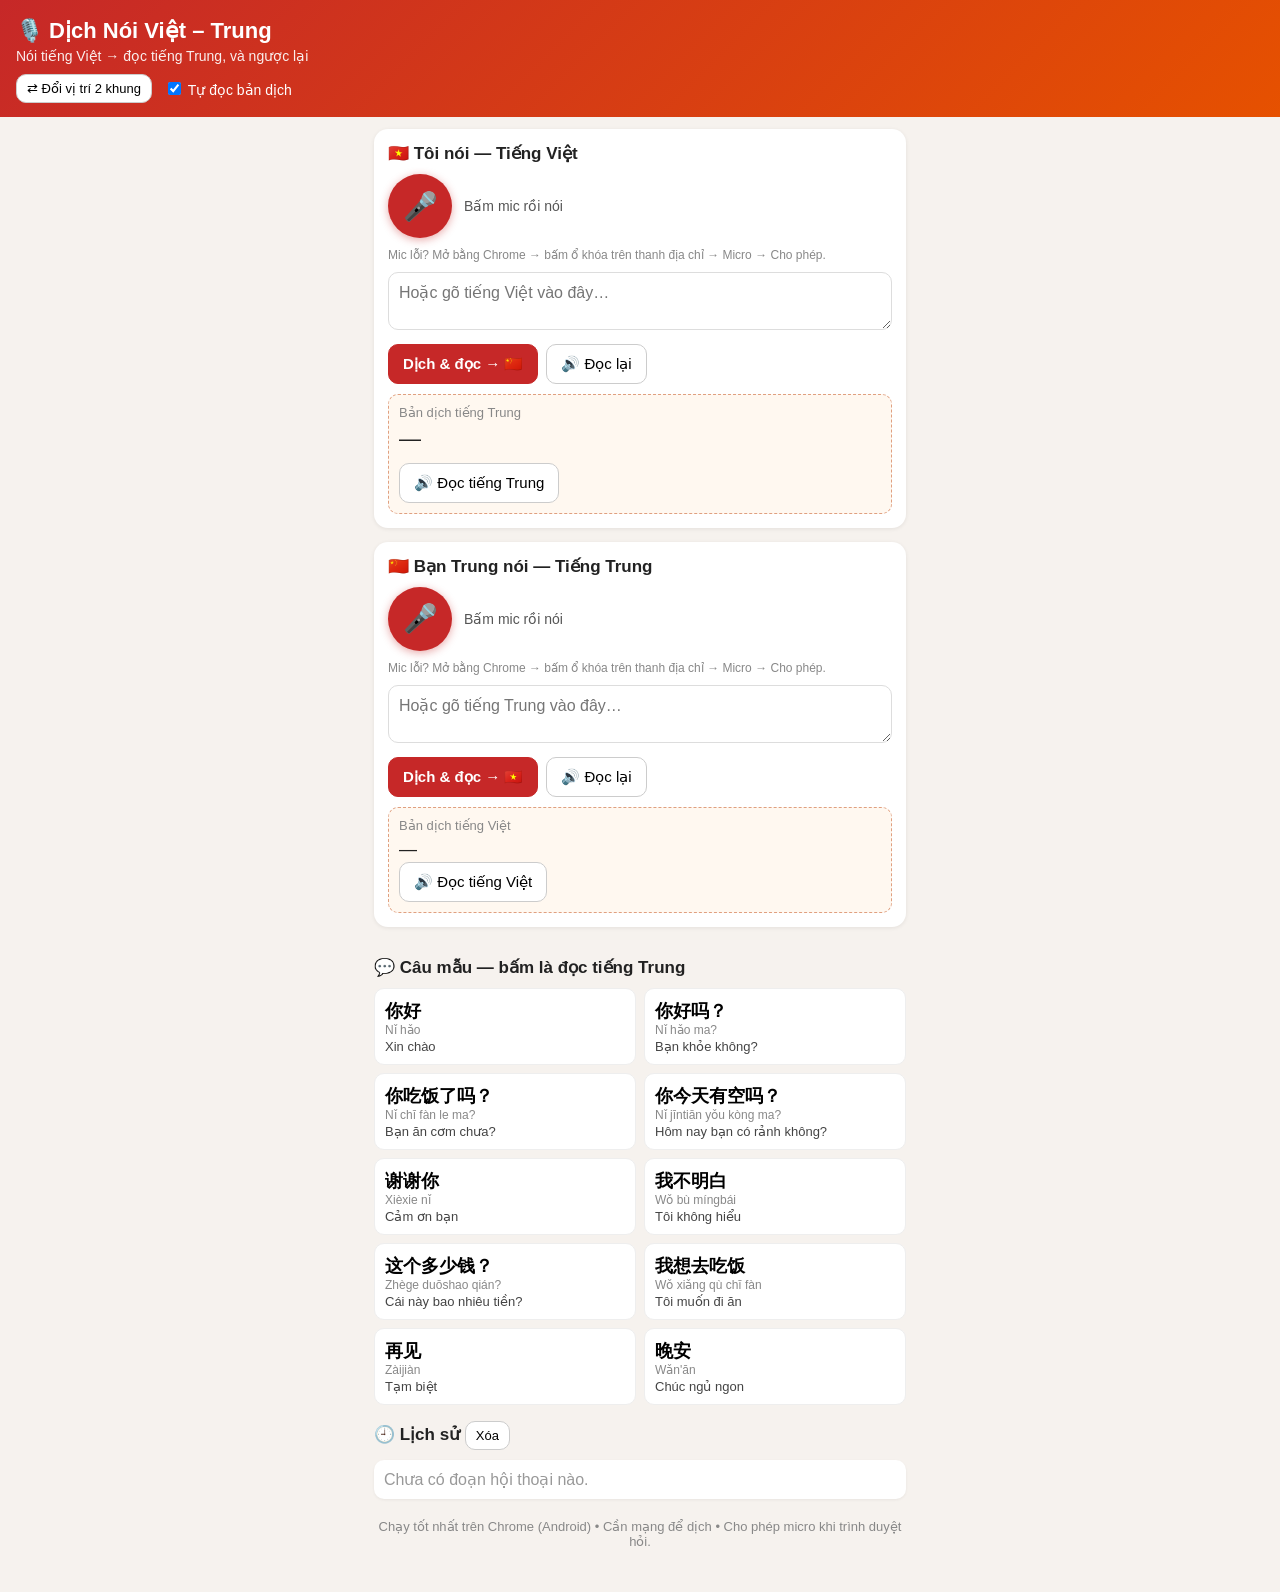
==== index.html @ 2d0416c4 "Show Vietnamese mic-permission fix hints on mic errors" ====
<!DOCTYPE html>
<html lang="vi">
<head>
<meta charset="UTF-8">
<meta name="viewport" content="width=device-width, initial-scale=1, viewport-fit=cover">
<title>Dịch Nói Việt – Trung</title>
<link rel="manifest" href="manifest.json">
<meta name="theme-color" content="#c62828">
<meta name="description" content="Ghi âm, dịch và đọc to tiếng Việt – tiếng Trung, hai chiều.">
<link rel="stylesheet" href="styles.css">
</head>
<body>
<header>
  <h1>🎙️ Dịch Nói Việt – Trung</h1>
  <p class="sub">Nói tiếng Việt → đọc tiếng Trung, và ngược lại</p>
  <div class="topbar">
    <button id="swapBtn" class="btn small">⇄ Đổi vị trí 2 khung</button>
    <label class="autospeak"><input type="checkbox" id="autoSpeak" checked> Tự đọc bản dịch</label>
  </div>
  <p id="installHint" class="hint" hidden>📲 Muốn dùng như app: bấm menu Chrome (⋮) → “Thêm vào Màn hình chính”.</p>
</header>

<main id="panels">
  <section class="panel" id="panel-vi">
    <h2>🇻🇳 Tôi nói — Tiếng Việt</h2>
    <div class="mic-row">
      <button class="mic" id="micVi" aria-label="Ghi âm tiếng Việt">🎤</button>
      <div class="mic-status" id="statusVi">Bấm mic rồi nói</div>
    </div>
    <p class="mic-tip">Mic lỗi? Mở bằng Chrome → bấm ổ khóa trên thanh địa chỉ → Micro → Cho phép.</p>
    <textarea id="textVi" rows="2" placeholder="Hoặc gõ tiếng Việt vào đây…"></textarea>
    <div class="actions">
      <button id="goVi" class="btn primary">Dịch &amp; đọc → 🇨🇳</button>
      <button id="speakVi" class="btn">🔊 Đọc lại</button>
    </div>
    <div class="result">
      <div class="label">Bản dịch tiếng Trung</div>
      <div class="zh" id="zhOut">—</div>
      <div class="pinyin" id="pinyinOut"></div>
      <button id="speakZh" class="btn">🔊 Đọc tiếng Trung</button>
    </div>
  </section>

  <section class="panel" id="panel-zh">
    <h2>🇨🇳 Bạn Trung nói — Tiếng Trung</h2>
    <div class="mic-row">
      <button class="mic" id="micZh" aria-label="Ghi âm tiếng Trung">🎤</button>
      <div class="mic-status" id="statusZh">Bấm mic rồi nói</div>
    </div>
    <p class="mic-tip">Mic lỗi? Mở bằng Chrome → bấm ổ khóa trên thanh địa chỉ → Micro → Cho phép.</p>
    <textarea id="textZh" rows="2" placeholder="Hoặc gõ tiếng Trung vào đây…"></textarea>
    <div class="actions">
      <button id="goZh" class="btn primary">Dịch &amp; đọc → 🇻🇳</button>
      <button id="speakZh2" class="btn">🔊 Đọc lại</button>
    </div>
    <div class="result">
      <div class="label">Bản dịch tiếng Việt</div>
      <div class="vi" id="viOut">—</div>
      <button id="speakVi2" class="btn">🔊 Đọc tiếng Việt</button>
    </div>
  </section>
</main>

<section class="phrases">
  <h2>💬 Câu mẫu — bấm là đọc tiếng Trung</h2>
  <div id="phraseGrid" class="phrase-grid"></div>
</section>

<section class="history">
  <h2>🕘 Lịch sử <button id="clearHist" class="btn small">Xóa</button></h2>
  <ul id="histList"></ul>
</section>

<footer>
  <p>Chạy tốt nhất trên Chrome (Android) • Cần mạng để dịch • Cho phép micro khi trình duyệt hỏi.</p>
</footer>

<script src="app.js"></script>
<script>
if ('serviceWorker' in navigator) { navigator.serviceWorker.register('sw.js').catch(function(){}); }
window.addEventListener('beforeinstallprompt', function(){ document.getElementById('installHint').hidden = false; });
</script>
</body>
</html>
---- styles.css ----
* { box-sizing: border-box; }
body { margin: 0; font-family: -apple-system, "Segoe UI", Roboto, Arial, sans-serif; background: #f6f2ee; color: #222; }
header { background: linear-gradient(135deg, #c62828, #e65100); color: #fff; padding: 18px 16px 14px; }
header h1 { margin: 0; font-size: 22px; }
header .sub { margin: 4px 0 10px; opacity: .92; font-size: 14px; }
.topbar { display: flex; gap: 12px; align-items: center; flex-wrap: wrap; }
.autospeak { font-size: 14px; }
.hint { background: rgba(255,255,255,.18); border-radius: 8px; padding: 8px 10px; font-size: 13px; margin: 10px 0 0; }
main, .phrases, .history { max-width: 560px; margin: 0 auto; padding: 12px 14px 0; }
.panel { background: #fff; border-radius: 14px; padding: 14px; margin-bottom: 14px; box-shadow: 0 1px 4px rgba(0,0,0,.08); }
.panel h2 { margin: 0 0 10px; font-size: 17px; }
.mic-row { display: flex; align-items: center; gap: 12px; margin-bottom: 10px; }
.mic { width: 64px; height: 64px; border-radius: 50%; border: none; font-size: 28px; background: #c62828; color: #fff; cursor: pointer; flex-shrink: 0; box-shadow: 0 2px 8px rgba(198,40,40,.4); }
.mic:active { transform: scale(.94); }
.mic.listening { background: #2e7d32; animation: pulse 1.2s infinite; }
@keyframes pulse { 0% { box-shadow: 0 0 0 0 rgba(46,125,50,.5); } 70% { box-shadow: 0 0 0 14px rgba(46,125,50,0); } 100% { box-shadow: 0 0 0 0 rgba(46,125,50,0); } }
.mic-status { font-size: 14px; color: #555; }
.mic-tip { font-size: 12px; color: #888; margin: 0 0 10px; }
textarea { width: 100%; border: 1px solid #ddd; border-radius: 10px; padding: 10px; font-size: 16px; resize: vertical; font-family: inherit; }
.actions { display: flex; gap: 8px; margin: 10px 0; flex-wrap: wrap; }
.btn { border: 1px solid #ccc; background: #fff; border-radius: 10px; padding: 10px 14px; font-size: 15px; cursor: pointer; }
.btn.primary { background: #c62828; color: #fff; border-color: #c62828; font-weight: 600; }
.btn.small { padding: 6px 10px; font-size: 13px; }
.result { background: #fff8f0; border: 1px dashed #e0a080; border-radius: 10px; padding: 10px; }
.result .label { font-size: 13px; color: #888; margin-bottom: 4px; }
.zh { font-size: 22px; line-height: 1.4; }
.vi { font-size: 18px; line-height: 1.4; }
.pinyin { font-size: 14px; color: #888; margin: 4px 0 8px; font-style: italic; }
.phrases h2, .history h2 { font-size: 17px; margin: 4px 0 10px; }
.phrase-grid { display: grid; grid-template-columns: 1fr 1fr; gap: 8px; }
.phrase { background: #fff; border: 1px solid #eee; border-radius: 10px; padding: 10px; cursor: pointer; text-align: left; }
.phrase:active { background: #fdecea; }
.phrase .p-zh { font-size: 18px; font-weight: 600; }
.phrase .p-py { font-size: 12px; color: #888; }
.phrase .p-vi { font-size: 13px; color: #444; margin-top: 2px; }
.history ul { list-style: none; padding: 0; margin: 0 0 20px; }
.history li { background: #fff; border-radius: 10px; padding: 10px; margin-bottom: 8px; cursor: pointer; box-shadow: 0 1px 3px rgba(0,0,0,.06); }
.history .h-src { font-size: 14px; color: #555; }
.history .h-dst { font-size: 16px; font-weight: 600; }
.history .empty { color: #999; cursor: default; }
footer { max-width: 560px; margin: 0 auto; padding: 0 14px 30px; color: #888; font-size: 13px; text-align: center; }
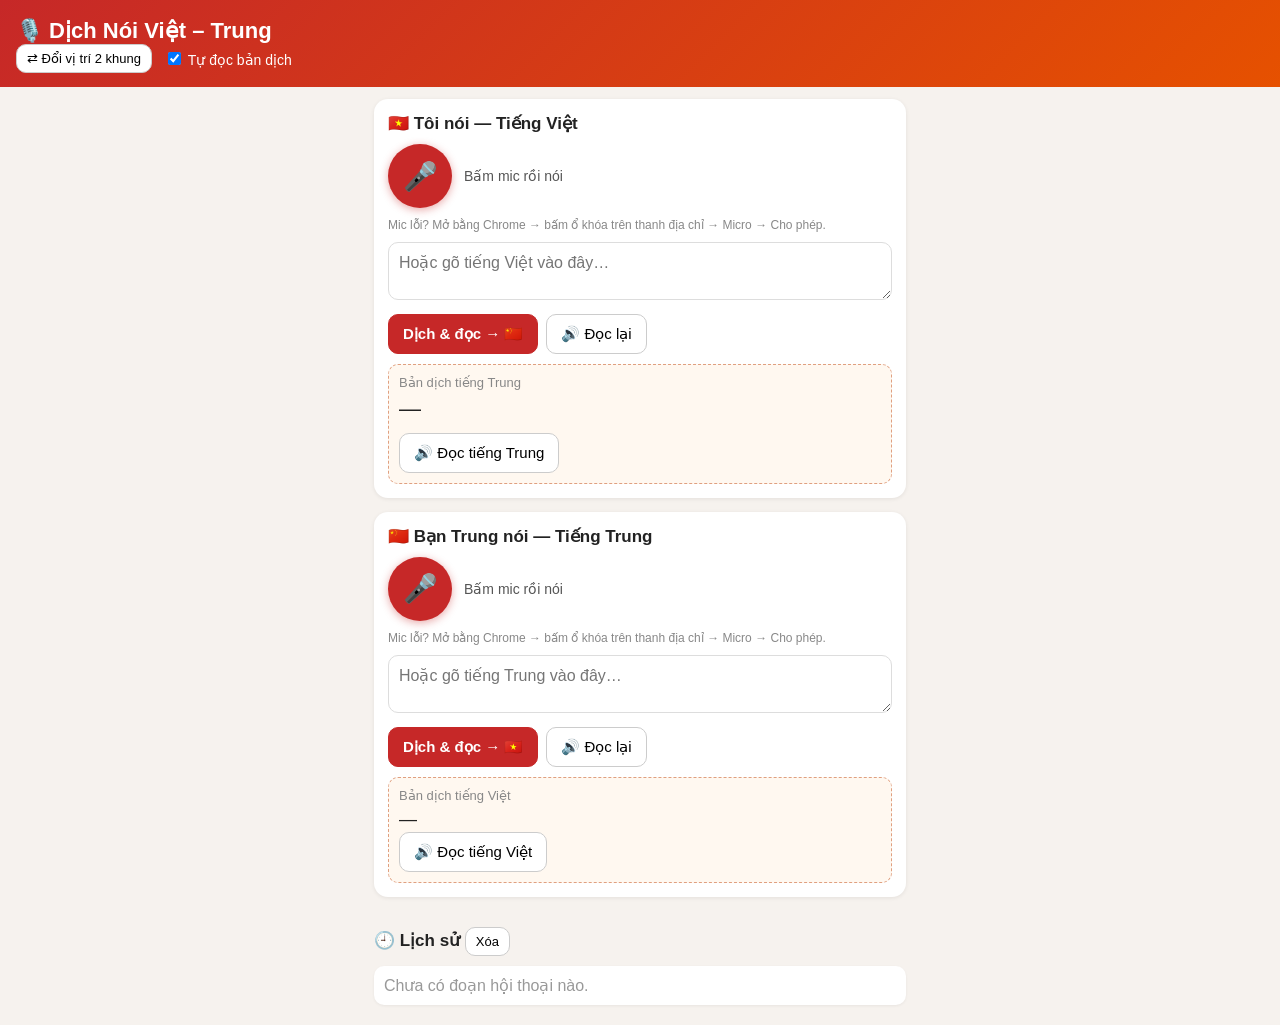
==== commit 82728c07: "Remove sample phrases, intro text and footer; focus on core translation function" ====
--- a/index.html
+++ b/index.html
@@ -12,12 +12,12 @@
 <body>
 <header>
   <h1>🎙️ Dịch Nói Việt – Trung</h1>
-  <p class="sub">Nói tiếng Việt → đọc tiếng Trung, và ngược lại</p>
   <div class="topbar">
     <button id="swapBtn" class="btn small">⇄ Đổi vị trí 2 khung</button>
     <label class="autospeak"><input type="checkbox" id="autoSpeak" checked> Tự đọc bản dịch</label>
   </div>
   <p id="installHint" class="hint" hidden>📲 Muốn dùng như app: bấm menu Chrome (⋮) → “Thêm vào Màn hình chính”.</p>
+  <p id="insecureWarn" class="warn" hidden>⚠️ Bạn đang mở file đã tải về, không phải link web — micro sẽ không chạy. Hãy mở bằng link https trong Chrome.</p>
 </header>
 
 <main id="panels">
@@ -61,19 +61,10 @@
   </section>
 </main>
 
-<section class="phrases">
-  <h2>💬 Câu mẫu — bấm là đọc tiếng Trung</h2>
-  <div id="phraseGrid" class="phrase-grid"></div>
-</section>
-
 <section class="history">
   <h2>🕘 Lịch sử <button id="clearHist" class="btn small">Xóa</button></h2>
   <ul id="histList"></ul>
 </section>
-
-<footer>
-  <p>Chạy tốt nhất trên Chrome (Android) • Cần mạng để dịch • Cho phép micro khi trình duyệt hỏi.</p>
-</footer>
 
 <script src="app.js"></script>
 <script>
--- a/styles.css
+++ b/styles.css
@@ -6,6 +6,7 @@
 .topbar { display: flex; gap: 12px; align-items: center; flex-wrap: wrap; }
 .autospeak { font-size: 14px; }
 .hint { background: rgba(255,255,255,.18); border-radius: 8px; padding: 8px 10px; font-size: 13px; margin: 10px 0 0; }
+.warn { background: #fff3cd; border: 1px solid #e6c200; color: #7a5b00; border-radius: 8px; padding: 8px 10px; font-size: 13px; margin: 10px 0 0; }
 main, .phrases, .history { max-width: 560px; margin: 0 auto; padding: 12px 14px 0; }
 .panel { background: #fff; border-radius: 14px; padding: 14px; margin-bottom: 14px; box-shadow: 0 1px 4px rgba(0,0,0,.08); }
 .panel h2 { margin: 0 0 10px; font-size: 17px; }
@@ -26,13 +27,7 @@
 .zh { font-size: 22px; line-height: 1.4; }
 .vi { font-size: 18px; line-height: 1.4; }
 .pinyin { font-size: 14px; color: #888; margin: 4px 0 8px; font-style: italic; }
-.phrases h2, .history h2 { font-size: 17px; margin: 4px 0 10px; }
-.phrase-grid { display: grid; grid-template-columns: 1fr 1fr; gap: 8px; }
-.phrase { background: #fff; border: 1px solid #eee; border-radius: 10px; padding: 10px; cursor: pointer; text-align: left; }
-.phrase:active { background: #fdecea; }
-.phrase .p-zh { font-size: 18px; font-weight: 600; }
-.phrase .p-py { font-size: 12px; color: #888; }
-.phrase .p-vi { font-size: 13px; color: #444; margin-top: 2px; }
+.history h2 { font-size: 17px; margin: 4px 0 10px; }
 .history ul { list-style: none; padding: 0; margin: 0 0 20px; }
 .history li { background: #fff; border-radius: 10px; padding: 10px; margin-bottom: 8px; cursor: pointer; box-shadow: 0 1px 3px rgba(0,0,0,.06); }
 .history .h-src { font-size: 14px; color: #555; }
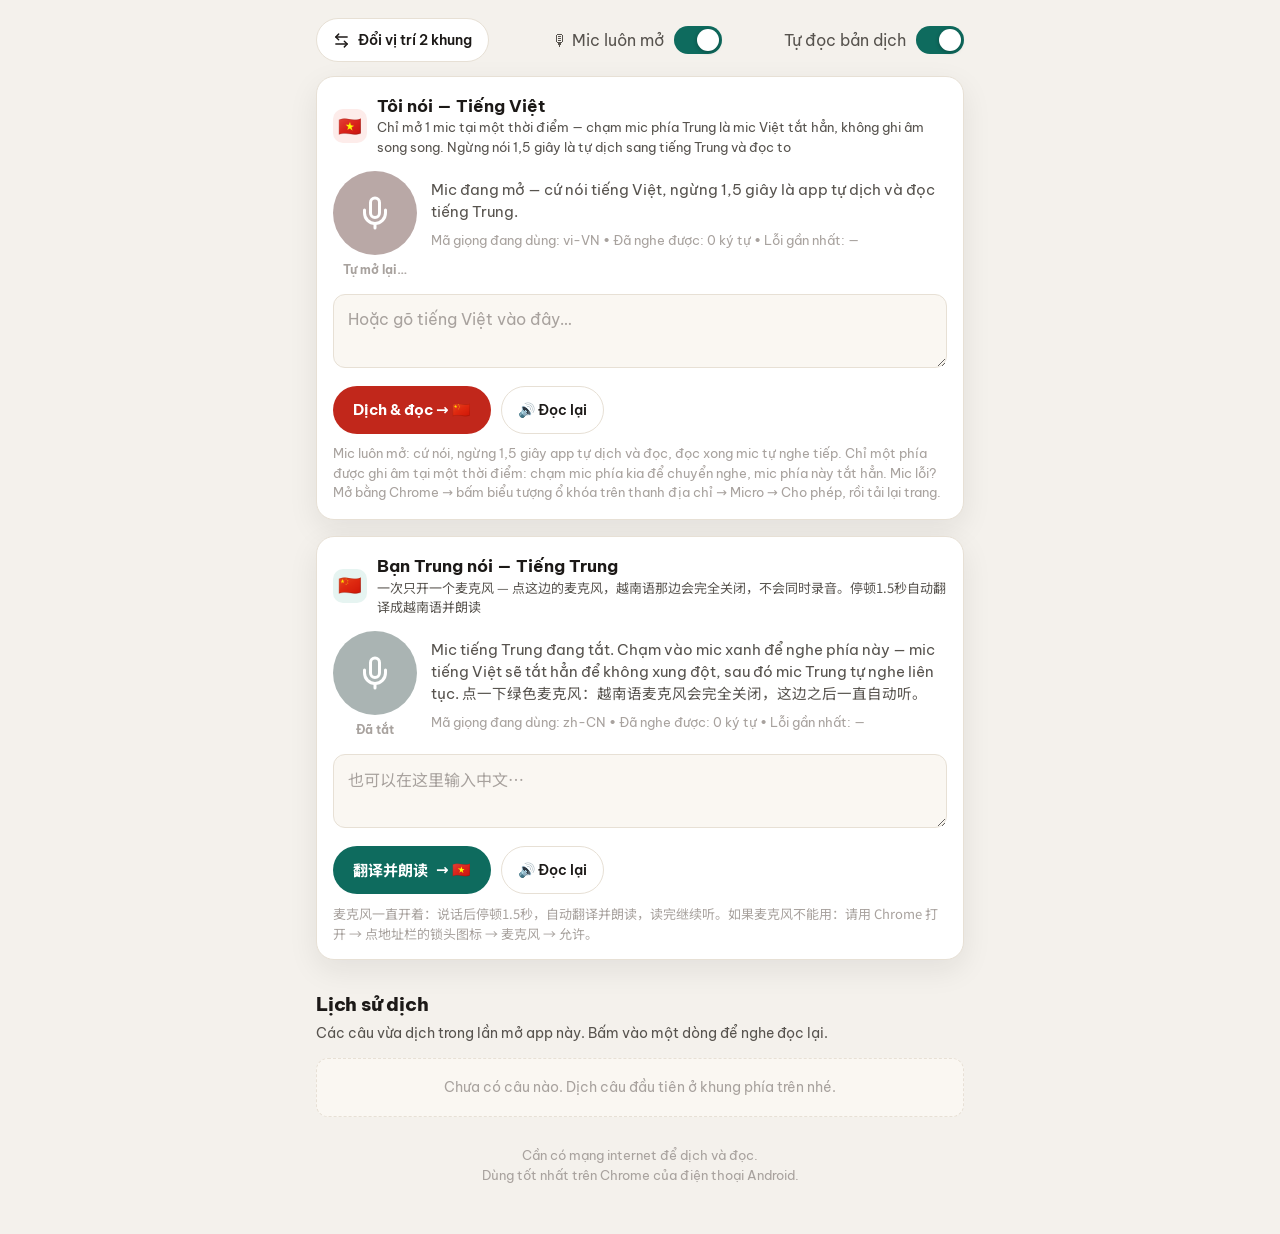
==== commit 1aabf48c: "Sync latest app build (always-on mic, zh-CN fixes, PWA manifest + service worker)" ====
--- a/index.html
+++ b/index.html
@@ -1,75 +1,1113 @@
-<!DOCTYPE html>
+<!doctype html>
 <html lang="vi">
 <head>
-<meta charset="UTF-8">
-<meta name="viewport" content="width=device-width, initial-scale=1, viewport-fit=cover">
+<meta charset="utf-8" />
+<meta name="viewport" content="width=device-width, initial-scale=1, viewport-fit=cover" />
+<meta name="color-scheme" content="light dark" />
+<link rel="icon" href="data:," />
 <title>Dịch Nói Việt – Trung</title>
-<link rel="manifest" href="manifest.json">
-<meta name="theme-color" content="#c62828">
-<meta name="description" content="Ghi âm, dịch và đọc to tiếng Việt – tiếng Trung, hai chiều.">
-<link rel="stylesheet" href="styles.css">
+<link rel="manifest" href="assets/manifest.json" />
+<meta name="theme-color" content="#c1271b" />
+<meta name="description" content="Ghi âm, dịch và đọc to tiếng Việt - tiếng Trung, hai chiều." />
+<link rel="apple-touch-icon" href="[data-uri]" />
+<link rel="preconnect" href="https://fonts.googleapis.com">
+<link rel="preconnect" href="https://fonts.gstatic.com" crossorigin>
+<link href="https://fonts.googleapis.com/css2?family=Be+Vietnam+Pro:wght@400;500;600;700;800&family=Noto+Sans+SC:wght@400;500;700&display=swap" rel="stylesheet">
+<style>
+  :root{
+    --bg:#f4f1ec;
+    --surface:#ffffff;
+    --surface-2:#faf7f2;
+    --ink:#1c1917;
+    --ink-2:#57534e;
+    --ink-3:#a8a29e;
+    --line:#e7e0d5;
+    --red:#c1271b;
+    --red-dark:#9c1f15;
+    --red-soft:#fdecea;
+    --teal:#0e6b5e;
+    --teal-dark:#0a5248;
+    --teal-soft:#e6f4f1;
+    --amber-bg:#fff7e0;
+    --amber-ink:#7a5b00;
+    --amber-line:#ecd27a;
+    --ok:#16703c;
+    --shadow:0 10px 30px rgba(28,25,23,.08);
+    --radius:18px;
+  }
+  @media (prefers-color-scheme: dark){
+    :root{
+      --bg:#121110;
+      --surface:#1d1b19;
+      --surface-2:#24211e;
+      --ink:#f5f0e8;
+      --ink-2:#c9c2b8;
+      --ink-3:#8a8378;
+      --line:#35312c;
+      --red:#e05244;
+      --red-dark:#c93a2c;
+      --red-soft:#3a211d;
+      --teal:#2ea08c;
+      --teal-dark:#23806f;
+      --teal-soft:#16302b;
+      --amber-bg:#332a10;
+      --amber-ink:#f2d06b;
+      --amber-line:#6b5a1e;
+      --shadow:0 10px 30px rgba(0,0,0,.35);
+    }
+  }
+  *{box-sizing:border-box}
+  html{-webkit-text-size-adjust:100%}
+  body{
+    margin:0;
+    background:var(--bg);
+    color:var(--ink);
+    font-family:"Be Vietnam Pro",system-ui,-apple-system,"Segoe UI",sans-serif;
+    line-height:1.5;
+    padding-bottom:48px;
+  }
+  .zh{font-family:"Noto Sans SC","Be Vietnam Pro",system-ui,sans-serif}
+  .wrap{max-width:680px;margin:0 auto;padding:0 16px}
+
+  /* ---------- Header alerts ---------- */
+  header{padding:0}
+  .alert{
+    display:none;
+    margin-top:16px;
+    background:var(--amber-bg);color:var(--amber-ink);
+    border:1px solid var(--amber-line);
+    border-radius:12px;padding:12px 14px;font-size:14px;line-height:1.55;
+  }
+  .alert.show{display:block}
+  .alert b{display:block;margin-bottom:2px}
+
+  /* ---------- Toolbar ---------- */
+  .toolbar{
+    display:flex;flex-wrap:wrap;gap:10px;align-items:center;
+    margin:18px 0 14px;
+  }
+  .btn{
+    appearance:none;border:1px solid var(--line);
+    background:var(--surface);color:var(--ink);
+    font:inherit;font-size:14px;font-weight:600;
+    padding:10px 16px;border-radius:999px;cursor:pointer;
+    display:inline-flex;align-items:center;gap:8px;min-height:44px;
+  }
+  .btn:active{transform:scale(.98)}
+  .btn svg{width:17px;height:17px;flex:none}
+  .switch{
+    margin-left:auto;display:inline-flex;align-items:center;gap:10px;
+    font-size:14px;font-weight:600;color:var(--ink-2);
+    background:none;border:none;font:inherit;cursor:pointer;padding:6px 0;min-height:44px;
+  }
+  .track{
+    width:48px;height:28px;border-radius:999px;background:var(--ink-3);
+    position:relative;flex:none;transition:background .2s;
+  }
+  .track::after{
+    content:"";position:absolute;top:3px;left:3px;width:22px;height:22px;
+    border-radius:50%;background:#fff;transition:left .2s;
+    box-shadow:0 1px 4px rgba(0,0,0,.3);
+  }
+  .switch[aria-checked="true"] .track{background:var(--teal)}
+  .switch[aria-checked="true"] .track::after{left:23px}
+
+  /* ---------- Panels ---------- */
+  .panels{display:flex;flex-direction:column;gap:16px}
+  .panels.swapped{flex-direction:column-reverse}
+  .panel{
+    background:var(--surface);border:1px solid var(--line);
+    border-radius:var(--radius);box-shadow:var(--shadow);
+    padding:18px 16px 16px;
+  }
+  .panel-head{display:flex;align-items:center;gap:10px;margin-bottom:6px}
+  .flag{
+    width:34px;height:34px;border-radius:10px;flex:none;
+    display:grid;place-items:center;font-size:19px;line-height:1;
+  }
+  .flag-vi{background:var(--red-soft)}
+  .flag-zh{background:var(--teal-soft)}
+  .panel-head h2{font-size:17px;font-weight:700;margin:0;line-height:1.3}
+  .panel-head p{margin:1px 0 0;font-size:13px;color:var(--ink-2)}
+
+  .mic-row{display:flex;gap:14px;align-items:flex-start;margin:14px 0 4px}
+  .mic{
+    width:84px;height:84px;border-radius:50%;flex:none;border:none;cursor:pointer;
+    display:grid;place-items:center;color:#fff;position:relative;
+    transition:transform .15s;
+  }
+  .mic:active{transform:scale(.95)}
+  .mic svg{width:36px;height:36px}
+  .mic-vi{background:var(--red)}
+  .mic-vi:hover{background:var(--red-dark)}
+  .mic-zh{background:var(--teal)}
+  .mic-zh:hover{background:var(--teal-dark)}
+  .mic.listening::before,.mic.listening::after{
+    content:"";position:absolute;inset:0;border-radius:50%;
+    border:2px solid currentColor;opacity:.5;animation:ping 1.4s ease-out infinite;
+  }
+  .mic.listening::after{animation-delay:.5s}
+  .mic-vi.listening{color:var(--red)}
+  .mic-zh.listening{color:var(--teal)}
+  .mic.off{filter:grayscale(.75);opacity:.45}
+  .mic-tag{font-size:11.5px;font-weight:700;color:var(--ink-3);text-align:center;margin-top:6px;width:84px}
+  .mic-wrap{display:flex;flex-direction:column;align-items:center;flex:none}
+  .mic.listening svg{position:relative;z-index:1}
+  @keyframes ping{0%{transform:scale(1);opacity:.55}100%{transform:scale(1.45);opacity:0}}
+  @media (prefers-reduced-motion: reduce){
+    .mic.listening::before,.mic.listening::after{animation:none}
+    .btn:active,.mic:active{transform:none}
+  }
+  .status{font-size:14.5px;color:var(--ink-2);padding-top:8px;min-height:44px}
+  .status.listening{color:var(--ink);font-weight:600}
+  .status.error{color:var(--red);font-weight:500}
+  .micdiag{font-size:12.5px;color:var(--ink-3);margin-top:8px;line-height:1.5;word-break:break-word}
+  .wave{display:none;gap:3px;align-items:flex-end;height:16px;margin-top:6px}
+  .status.listening + .wave{display:flex}
+  .wave i{width:4px;background:var(--ink-3);border-radius:2px;animation:wv 0.9s ease-in-out infinite}
+  .wave i:nth-child(1){height:8px}.wave i:nth-child(2){height:14px;animation-delay:.12s}
+  .wave i:nth-child(3){height:10px;animation-delay:.24s}.wave i:nth-child(4){height:15px;animation-delay:.36s}
+  .wave i:nth-child(5){height:7px;animation-delay:.48s}
+  @keyframes wv{0%,100%{transform:scaleY(.5)}50%{transform:scaleY(1)}}
+  @media (prefers-reduced-motion: reduce){.wave i{animation:none}}
+
+  .heard{
+    display:none;margin:10px 0 0;background:var(--surface-2);
+    border:1px dashed var(--line);border-radius:12px;padding:10px 12px;font-size:15px;
+  }
+  .heard.show{display:block}
+  .heard span{display:block;font-size:12px;font-weight:600;letter-spacing:.04em;color:var(--ink-3);text-transform:uppercase;margin-bottom:2px}
+
+  textarea{
+    width:100%;margin-top:12px;min-height:64px;resize:vertical;
+    font:inherit;font-size:16px;color:var(--ink);
+    background:var(--surface-2);border:1px solid var(--line);
+    border-radius:12px;padding:12px 14px;
+  }
+  textarea:focus{outline:2px solid var(--teal);outline-offset:1px;border-color:transparent}
+  textarea::placeholder{color:var(--ink-3)}
+
+  .actions{display:flex;flex-wrap:wrap;gap:10px;margin-top:12px}
+  .btn-primary{
+    border:none;color:#fff;font-weight:700;font-size:15px;padding:12px 20px;
+  }
+  .btn-primary.vi{background:var(--red)}
+  .btn-primary.vi:hover{background:var(--red-dark)}
+  .btn-primary.zh{background:var(--teal)}
+  .btn-primary.zh:hover{background:var(--teal-dark)}
+  .btn-primary:disabled{opacity:.55;cursor:wait}
+  .btn-ghost{min-height:48px}
+
+  .result{
+    display:none;margin-top:14px;border-radius:12px;padding:14px;
+    border:1px solid var(--line);
+  }
+  .result.show{display:block}
+  .result-vi{background:var(--red-soft)}
+  .result-zh{background:var(--teal-soft)}
+  .result .lbl{font-size:12px;font-weight:700;letter-spacing:.05em;text-transform:uppercase;color:var(--ink-2)}
+  .result .txt{font-size:21px;font-weight:600;line-height:1.45;margin:4px 0 12px;word-break:break-word}
+  .result .row{display:flex;flex-wrap:wrap;gap:8px}
+  .mini{
+    appearance:none;border:1px solid var(--line);background:var(--surface);
+    color:var(--ink);font:inherit;font-size:13.5px;font-weight:600;
+    padding:8px 14px;border-radius:999px;cursor:pointer;min-height:38px;
+    display:inline-flex;align-items:center;gap:6px;
+  }
+  .mini svg{width:15px;height:15px}
+
+  .hint{font-size:13px;color:var(--ink-3);margin:10px 0 0}
+
+  /* ---------- Sections ---------- */
+  section.block{margin-top:30px}
+  section.block > h2{font-size:19px;font-weight:800;margin:0 0 4px;letter-spacing:-.01em}
+  section.block > p.sub{margin:0 0 14px;font-size:14px;color:var(--ink-2)}
+
+  .history-list{display:flex;flex-direction:column;gap:8px}
+  .hist{
+    background:var(--surface);border:1px solid var(--line);border-radius:12px;
+    padding:11px 14px;display:flex;gap:12px;align-items:flex-start;text-align:left;
+    font:inherit;color:var(--ink);cursor:pointer;width:100%;
+  }
+  .hist .dir{
+    flex:none;font-size:11px;font-weight:800;letter-spacing:.03em;
+    padding:3px 8px;border-radius:999px;margin-top:2px;
+  }
+  .dir.to-zh{background:var(--teal-soft);color:var(--teal)}
+  .dir.to-vi{background:var(--red-soft);color:var(--red)}
+  .hist .h-src{font-size:14px;color:var(--ink-2);line-height:1.4}
+  .hist .h-dst{font-size:15.5px;font-weight:600;line-height:1.4}
+  .empty{
+    border:1px dashed var(--line);border-radius:12px;padding:18px 14px;
+    color:var(--ink-3);font-size:14px;text-align:center;background:var(--surface-2);
+  }
+  .clear-row{display:flex;justify-content:flex-end;margin-top:10px}
+  .link-btn{background:none;border:none;font:inherit;font-size:13.5px;font-weight:600;color:var(--red);cursor:pointer;padding:6px 4px}
+
+  footer{margin-top:28px;font-size:13px;color:var(--ink-3);text-align:center;line-height:1.6}
+  .toast{
+    position:fixed;left:50%;bottom:22px;transform:translate(-50%,80px);
+    background:var(--ink);color:var(--bg);font-size:14px;font-weight:600;
+    padding:10px 18px;border-radius:999px;opacity:0;transition:all .25s;z-index:50;
+    pointer-events:none;max-width:90vw;text-align:center;
+  }
+  .toast.show{transform:translate(-50%,0);opacity:1}
+</style>
 </head>
 <body>
-<header>
-  <h1>🎙️ Dịch Nói Việt – Trung</h1>
-  <div class="topbar">
-    <button id="swapBtn" class="btn small">⇄ Đổi vị trí 2 khung</button>
-    <label class="autospeak"><input type="checkbox" id="autoSpeak" checked> Tự đọc bản dịch</label>
+<div class="wrap">
+
+  <header>
+    <div class="alert" id="fileAlert" role="alert">
+      <b>⚠ Bạn đang mở file đã tải về — micro sẽ bị khóa.</b>
+      Hãy mở app bằng liên kết web (địa chỉ bắt đầu bằng <b>https://</b>) trong trình duyệt <b>Chrome</b>, đừng mở file tải về. Khi bấm mic, Chrome hỏi thì chọn <b>Cho phép</b>.
+    </div>
+    <div class="alert" id="noSpeechAlert" role="alert">
+      <b>Trình duyệt này chưa hỗ trợ ghi âm giọng nói.</b>
+      Hãy mở app bằng <b>Chrome trên Android</b> để dùng mic. Trong lúc đó bạn vẫn gõ chữ vào ô rồi bấm <b>Dịch &amp; đọc</b> bình thường.
+    </div>
+  </header>
+
+  <div class="toolbar">
+    <button class="btn" id="swapBtn" type="button">
+      <svg viewBox="0 0 24 24" fill="none" stroke="currentColor" stroke-width="2" stroke-linecap="round" stroke-linejoin="round"><path d="M8 3 4 7l4 4"/><path d="M4 7h16"/><path d="m16 21 4-4-4-4"/><path d="M20 17H4"/></svg>
+      Đổi vị trí 2 khung
+    </button>
+    <button class="switch" id="handsFreeSwitch" type="button" role="switch" aria-checked="true" style="margin-left:auto">
+      🎙 Mic luôn mở
+      <span class="track" aria-hidden="true"></span>
+    </button>
+    <button class="switch" id="autoSpeakSwitch" type="button" role="switch" aria-checked="true">
+      Tự đọc bản dịch
+      <span class="track" aria-hidden="true"></span>
+    </button>
   </div>
-  <p id="installHint" class="hint" hidden>📲 Muốn dùng như app: bấm menu Chrome (⋮) → “Thêm vào Màn hình chính”.</p>
-  <p id="insecureWarn" class="warn" hidden>⚠️ Bạn đang mở file đã tải về, không phải link web — micro sẽ không chạy. Hãy mở bằng link https trong Chrome.</p>
-</header>
-
-<main id="panels">
-  <section class="panel" id="panel-vi">
-    <h2>🇻🇳 Tôi nói — Tiếng Việt</h2>
-    <div class="mic-row">
-      <button class="mic" id="micVi" aria-label="Ghi âm tiếng Việt">🎤</button>
-      <div class="mic-status" id="statusVi">Bấm mic rồi nói</div>
+
+  <div class="panels" id="panels">
+
+    <!-- ===== Panel: Vietnamese -> Chinese ===== -->
+    <article class="panel" id="panelVi">
+      <div class="panel-head">
+        <div class="flag flag-vi" aria-hidden="true">🇻🇳</div>
+        <div>
+          <h2>Tôi nói — Tiếng Việt</h2>
+          <p>Chỉ mở 1 mic tại một thời điểm — chạm mic phía Trung là mic Việt tắt hẳn, không ghi âm song song. Ngừng nói 1,5 giây là tự dịch sang tiếng Trung và đọc to</p>
+        </div>
+      </div>
+
+      <div class="mic-row">
+        <div class="mic-wrap">
+          <button class="mic mic-vi" id="micVi" type="button" aria-label="Bật hoặc tắt mic tiếng Việt">
+            <svg viewBox="0 0 24 24" fill="none" stroke="currentColor" stroke-width="2" stroke-linecap="round" stroke-linejoin="round"><path d="M12 2a3 3 0 0 0-3 3v7a3 3 0 0 0 6 0V5a3 3 0 0 0-3-3Z"/><path d="M19 10v2a7 7 0 0 1-14 0v-2"/><line x1="12" x2="12" y1="19" y2="22"/></svg>
+          </button>
+          <div class="mic-tag" id="micTagVi">Đang mở mic</div>
+        </div>
+        <div>
+          <div class="status" id="statusVi">Mic đang mở — cứ nói tiếng Việt, ngừng 1,5 giây là app tự dịch và đọc tiếng Trung.</div>
+          <div class="wave" aria-hidden="true"><i></i><i></i><i></i><i></i><i></i></div>
+          <div class="micdiag" id="diagVi" aria-live="polite"></div>
+        </div>
+      </div>
+
+      <div class="heard" id="heardVi"><span>Bạn vừa nói</span><div id="heardViText"></div></div>
+
+      <textarea id="inputVi" rows="2" placeholder="Hoặc gõ tiếng Việt vào đây…" aria-label="Gõ tiếng Việt"></textarea>
+
+      <div class="actions">
+        <button class="btn btn-primary vi" id="translateVi" type="button">Dịch &amp; đọc → 🇨🇳</button>
+        <button class="btn btn-ghost" id="replayVi" type="button">🔊 Đọc lại</button>
+      </div>
+
+      <div class="result result-zh" id="resultViBox">
+        <div class="lbl">Bản dịch tiếng Trung</div>
+        <div class="txt zh" id="resultViText">—</div>
+        <div class="row">
+          <button class="mini" id="speakViResult" type="button">
+            <svg viewBox="0 0 24 24" fill="none" stroke="currentColor" stroke-width="2" stroke-linecap="round" stroke-linejoin="round"><path d="M11 5 6 9H2v6h4l5 4V5Z"/><path d="M15.54 8.46a5 5 0 0 1 0 7.07"/><path d="M19.07 4.93a10 10 0 0 1 0 14.14"/></svg>
+            Đọc tiếng Trung
+          </button>
+          <button class="mini" id="copyViResult" type="button">Sao chép</button>
+        </div>
+      </div>
+
+      <p class="hint">Mic luôn mở: cứ nói, ngừng 1,5 giây app tự dịch và đọc, đọc xong mic tự nghe tiếp. Chỉ một phía được ghi âm tại một thời điểm: chạm mic phía kia để chuyển nghe, mic phía này tắt hẳn. Mic lỗi? Mở bằng Chrome → bấm biểu tượng ổ khóa trên thanh địa chỉ → Micro → Cho phép, rồi tải lại trang.</p>
+    </article>
+
+    <!-- ===== Panel: Chinese -> Vietnamese ===== -->
+    <article class="panel" id="panelZh">
+      <div class="panel-head">
+        <div class="flag flag-zh" aria-hidden="true">🇨🇳</div>
+        <div>
+          <h2>Bạn Trung nói — Tiếng Trung</h2>
+          <p class="zh">一次只开一个麦克风 — 点这边的麦克风，越南语那边会完全关闭，不会同时录音。停顿1.5秒自动翻译成越南语并朗读</p>
+        </div>
+      </div>
+
+      <div class="mic-row">
+        <div class="mic-wrap">
+          <button class="mic mic-zh" id="micZh" type="button" aria-label="Bật hoặc tắt mic tiếng Trung">
+            <svg viewBox="0 0 24 24" fill="none" stroke="currentColor" stroke-width="2" stroke-linecap="round" stroke-linejoin="round"><path d="M12 2a3 3 0 0 0-3 3v7a3 3 0 0 0 6 0V5a3 3 0 0 0-3-3Z"/><path d="M19 10v2a7 7 0 0 1-14 0v-2"/><line x1="12" x2="12" y1="19" y2="22"/></svg>
+          </button>
+          <div class="mic-tag" id="micTagZh">Chạm để nghe</div>
+        </div>
+        <div>
+          <div class="status" id="statusZh">Mic tiếng Trung đang tắt. Chạm vào mic xanh để nghe phía này — mic tiếng Việt sẽ tắt hẳn để không xung đột, sau đó mic Trung tự nghe liên tục. <span class="zh">点一下绿色麦克风：越南语麦克风会完全关闭，这边之后一直自动听。</span></div>
+          <div class="wave" aria-hidden="true"><i></i><i></i><i></i><i></i><i></i></div>
+          <div class="micdiag" id="diagZh" aria-live="polite"></div>
+        </div>
+      </div>
+
+      <div class="heard" id="heardZh"><span class="zh">对方刚说</span><div id="heardZhText" class="zh"></div></div>
+
+      <textarea id="inputZh" rows="2" class="zh" placeholder="也可以在这里输入中文…" aria-label="Gõ tiếng Trung"></textarea>
+
+      <div class="actions">
+        <button class="btn btn-primary zh" id="translateZh" type="button"><span class="zh">翻译并朗读</span> → 🇻🇳</button>
+        <button class="btn btn-ghost" id="replayZh" type="button">🔊 Đọc lại</button>
+      </div>
+
+      <div class="result result-vi" id="resultZhBox">
+        <div class="lbl">Bản dịch tiếng Việt</div>
+        <div class="txt" id="resultZhText">—</div>
+        <div class="row">
+          <button class="mini" id="speakZhResult" type="button">
+            <svg viewBox="0 0 24 24" fill="none" stroke="currentColor" stroke-width="2" stroke-linecap="round" stroke-linejoin="round"><path d="M11 5 6 9H2v6h4l5 4V5Z"/><path d="M15.54 8.46a5 5 0 0 1 0 7.07"/><path d="M19.07 4.93a10 10 0 0 1 0 14.14"/></svg>
+            Đọc tiếng Việt
+          </button>
+          <button class="mini" id="copyZhResult" type="button">Sao chép</button>
+        </div>
+      </div>
+
+      <p class="hint zh">麦克风一直开着：说话后停顿1.5秒，自动翻译并朗读，读完继续听。如果麦克风不能用：请用 Chrome 打开 → 点地址栏的锁头图标 → 麦克风 → 允许。</p>
+    </article>
+  </div>
+
+  <!-- ===== History ===== -->
+  <section class="block" aria-labelledby="historyTitle">
+    <h2 id="historyTitle">Lịch sử dịch</h2>
+    <p class="sub">Các câu vừa dịch trong lần mở app này. Bấm vào một dòng để nghe đọc lại.</p>
+    <div class="history-list" id="historyList">
+      <div class="empty" id="historyEmpty">Chưa có câu nào. Dịch câu đầu tiên ở khung phía trên nhé.</div>
     </div>
-    <p class="mic-tip">Mic lỗi? Mở bằng Chrome → bấm ổ khóa trên thanh địa chỉ → Micro → Cho phép.</p>
-    <textarea id="textVi" rows="2" placeholder="Hoặc gõ tiếng Việt vào đây…"></textarea>
-    <div class="actions">
-      <button id="goVi" class="btn primary">Dịch &amp; đọc → 🇨🇳</button>
-      <button id="speakVi" class="btn">🔊 Đọc lại</button>
-    </div>
-    <div class="result">
-      <div class="label">Bản dịch tiếng Trung</div>
-      <div class="zh" id="zhOut">—</div>
-      <div class="pinyin" id="pinyinOut"></div>
-      <button id="speakZh" class="btn">🔊 Đọc tiếng Trung</button>
+    <div class="clear-row" id="clearRow" style="display:none">
+      <button class="link-btn" id="clearHistory" type="button">Xóa lịch sử</button>
     </div>
   </section>
 
-  <section class="panel" id="panel-zh">
-    <h2>🇨🇳 Bạn Trung nói — Tiếng Trung</h2>
-    <div class="mic-row">
-      <button class="mic" id="micZh" aria-label="Ghi âm tiếng Trung">🎤</button>
-      <div class="mic-status" id="statusZh">Bấm mic rồi nói</div>
-    </div>
-    <p class="mic-tip">Mic lỗi? Mở bằng Chrome → bấm ổ khóa trên thanh địa chỉ → Micro → Cho phép.</p>
-    <textarea id="textZh" rows="2" placeholder="Hoặc gõ tiếng Trung vào đây…"></textarea>
-    <div class="actions">
-      <button id="goZh" class="btn primary">Dịch &amp; đọc → 🇻🇳</button>
-      <button id="speakZh2" class="btn">🔊 Đọc lại</button>
-    </div>
-    <div class="result">
-      <div class="label">Bản dịch tiếng Việt</div>
-      <div class="vi" id="viOut">—</div>
-      <button id="speakVi2" class="btn">🔊 Đọc tiếng Việt</button>
-    </div>
-  </section>
-</main>
-
-<section class="history">
-  <h2>🕘 Lịch sử <button id="clearHist" class="btn small">Xóa</button></h2>
-  <ul id="histList"></ul>
-</section>
-
-<script src="app.js"></script>
+  <footer>
+    Cần có mạng internet để dịch và đọc.<br>
+    Dùng tốt nhất trên Chrome của điện thoại Android.
+  </footer>
+</div>
+
+<div class="toast" id="toast" role="status" aria-live="polite"></div>
+
 <script>
-if ('serviceWorker' in navigator) { navigator.serviceWorker.register('sw.js').catch(function(){}); }
-window.addEventListener('beforeinstallprompt', function(){ document.getElementById('installHint').hidden = false; });
+(function(){
+  "use strict";
+
+  var $ = function(id){ return document.getElementById(id); };
+
+  /* ---------- Environment warnings ---------- */
+  if (location.protocol === "file:" || location.protocol === "content:") {
+    $("fileAlert").classList.add("show");
+  }
+  var SR = window.SpeechRecognition || window.webkitSpeechRecognition;
+  if (!SR) { $("noSpeechAlert").classList.add("show"); }
+
+  /* ---------- State ---------- */
+  var autoSpeak = true;
+  var handsFree = true;            // mic always open: auto-restart listening after each sentence
+  var lastResult = { vi: "", zh: "" };   // lastResult.vi = Chinese text produced from Vietnamese input
+  var history = [];
+  var activeRec = null;
+  var activeSide = null;           // side the recognizer is currently running for
+  var listenSide = "vi";           // side that should be listening in hands-free mode
+  var restartTimer = null;
+  var busy = false;                // true while translating or speaking (mic paused)
+  var micBlocked = false;          // true after a not-allowed error until the user taps
+  var micPaused = false;           // true when the user tapped the live mic to mute it
+  var lastNetError = 0;            // timestamp of last recognition network error (restart backoff)
+  var lastSpeakAt = 0;             // when TTS last finished (mic restarts are delayed past speaker echo)
+  var recSession = 0;              // generation counter: events from an old recognizer are ignored
+  var committedText = "";          // final text banked from finished mic sessions of this sentence
+  var sessionFinals = "";          // final text of the live mic session so far
+  var sessionInterim = "";         // interim (not-yet-final) text of the live mic session
+  var lastResultAt = 0;            // last time the recognizer returned any text
+  var permGranted = false;         // microphone permission confirmed via getUserMedia
+  var recAttempt = { vi: 0, zh: 0 };     // which recognition attempt (language tag + mode) to use per side
+  var emptyStreak = { vi: 0, zh: 0 };    // sessions in a row that heard speech but returned no text
+  var heardChars = { vi: 0, zh: 0 };     // characters recognized so far per side (diagnostics)
+  var lastRecErr = { vi: "—", zh: "—" }; // last recognition error code per side (diagnostics)
+  var sessionHeard = false;              // the live mic session returned some text
+  var sessionSpeech = false;             // the live mic session detected speech (onspeechstart)
+  var SILENCE_MS = 1500;
+
+  /* ---------- Toast ---------- */
+  var toastTimer = null;
+  function toast(msg){
+    var t = $("toast");
+    t.textContent = msg;
+    t.classList.add("show");
+    clearTimeout(toastTimer);
+    toastTimer = setTimeout(function(){ t.classList.remove("show"); }, 2400);
+  }
+
+  /* ---------- Speech synthesis ---------- */
+  var voices = [];
+  function loadVoices(){
+    if (!("speechSynthesis" in window)) return;
+    voices = window.speechSynthesis.getVoices() || [];
+  }
+  if ("speechSynthesis" in window) {
+    loadVoices();
+    window.speechSynthesis.onvoiceschanged = loadVoices;
+  }
+  function pickVoice(langPrefix){
+    for (var i = 0; i < voices.length; i++) {
+      if (voices[i].lang && voices[i].lang.toLowerCase().indexOf(langPrefix) === 0) return voices[i];
+    }
+    return null;
+  }
+  function speak(text, lang, onDone){
+    var done = false;
+    function finish(){ if (!done) { done = true; lastSpeakAt = Date.now(); if (onDone) onDone(); } }
+    if (!text) { toast("Chưa có nội dung để đọc."); finish(); return; }
+    if (!("speechSynthesis" in window)) { toast("Trình duyệt này không hỗ trợ đọc to."); finish(); return; }
+    window.speechSynthesis.cancel();
+    var u = new SpeechSynthesisUtterance(text);
+    u.lang = lang;
+    var v = pickVoice(lang.slice(0,2));
+    if (v) u.voice = v;
+    u.rate = 0.95;
+    u.onend = finish;
+    u.onerror = finish;
+    window.speechSynthesis.speak(u);
+    // Watchdog: some browsers never fire onend (e.g. after cancel()) — resume anyway.
+    setTimeout(function(){
+      var guard = setInterval(function(){
+        if (done) { clearInterval(guard); return; }
+        if (!window.speechSynthesis.speaking && !window.speechSynthesis.pending) {
+          clearInterval(guard); finish();
+        }
+      }, 250);
+      setTimeout(function(){ clearInterval(guard); }, Math.max(6000, text.length * 500));
+    }, 700);
+    setTimeout(finish, Math.max(8000, text.length * 600));
+  }
+
+  /* ---------- Translation ---------- */
+  function translateGoogle(text, sl, tl){
+    var url = "https://translate.googleapis.com/translate_a/single?client=gtx&sl=" + sl +
+              "&tl=" + tl + "&dt=t&q=" + encodeURIComponent(text);
+    return fetch(url).then(function(r){
+      if (!r.ok) throw new Error("google " + r.status);
+      return r.json();
+    }).then(function(data){
+      var out = "";
+      if (data && data[0]) {
+        data[0].forEach(function(seg){ if (seg && seg[0]) out += seg[0]; });
+      }
+      if (!out) throw new Error("empty");
+      return out;
+    });
+  }
+  function translateMyMemory(text, sl, tl){
+    var pair = sl + "|" + tl;
+    var url = "https://api.mymemory.translated.net/get?q=" + encodeURIComponent(text) +
+              "&langpair=" + encodeURIComponent(pair);
+    return fetch(url).then(function(r){
+      if (!r.ok) throw new Error("mm " + r.status);
+      return r.json();
+    }).then(function(data){
+      var out = data && data.responseData && data.responseData.translatedText;
+      var status = data && data.responseStatus;
+      // Quota exhaustion comes back as HTTP 200 with a warning sentence in
+      // translatedText — never present that warning as if it were a translation.
+      if (!out || (data && data.quotaFinished) ||
+          /MYMEMORY WARNING|QUERY LENGTH LIMIT EXCEEDED|NO QUERY SPECIFIED|INVALID/i.test(out) ||
+          (status && String(status) !== "200")) throw new Error("mm bad");
+      return out;
+    });
+  }
+  function translate(text, sl, tl){
+    return translateGoogle(text, sl, tl).catch(function(){
+      return translateMyMemory(text, sl, tl);
+    });
+  }
+
+  /* ---------- Sides config ---------- */
+  // side "vi": user speaks Vietnamese (vi) -> Chinese (zh-CN)
+  // side "zh": friend speaks Chinese (zh-CN) -> Vietnamese (vi)
+  // Translation codes must be the canonical "zh-CN": the bare code "zh" is
+  // rejected as a SOURCE language by the translation services, which broke
+  // the Chinese -> Vietnamese direction while Vietnamese -> Chinese worked.
+  // attempts is a fallback chain of recognition configurations (language
+  // tag first, then the same tags in continuous mode): some Chrome builds
+  // refuse "zh-CN" for speech recognition, and others accept the tag, hear
+  // speech, yet never return any text for it — so the next attempt in the
+  // chain is tried automatically instead of retrying a dead configuration.
+  var SIDES = {
+    vi: {
+      srcLang: "vi", tgtLang: "zh-CN", speakLang: "zh-CN", diag: "diagVi",
+      attempts: [{lang:"vi-VN",cont:false},{lang:"vi",cont:false},{lang:"vi-VN",cont:true}],
+      input: "inputVi", status: "statusVi", mic: "micVi",
+      heard: "heardVi", heardText: "heardViText",
+      resultBox: "resultViBox", resultText: "resultViText", micTag: "micTagVi",
+      btn: "translateVi", idleStatus: "Mic đang mở — cứ nói tiếng Việt, ngừng 1,5 giây là app tự dịch và đọc tiếng Trung."
+    },
+    zh: {
+      srcLang: "zh-CN", tgtLang: "vi", speakLang: "vi-VN", diag: "diagZh",
+      attempts: [{lang:"zh-CN",cont:false},{lang:"cmn-Hans-CN",cont:false},{lang:"zh",cont:false},{lang:"zh-CN",cont:true},{lang:"cmn-Hans-CN",cont:true}],
+      input: "inputZh", status: "statusZh", mic: "micZh",
+      heard: "heardZh", heardText: "heardZhText",
+      resultBox: "resultZhBox", resultText: "resultZhText", micTag: "micTagZh",
+      btn: "translateZh", idleStatus: "Mic đang mở — cứ nói tiếng Trung, ngừng 1,5 giây là app tự dịch và đọc tiếng Việt. 麦克风开着，请说中文。"
+    }
+  };
+
+  function setStatus(side, msg, cls){
+    var el = $(SIDES[side].status);
+    el.textContent = msg;
+    el.className = "status" + (cls ? " " + cls : "");
+  }
+
+  // Small diagnostic line under each mic: which recognition configuration
+  // is in use, how much text it has produced so far, and the last error
+  // code — so a silent mic failure is visible on screen (and in a
+  // screenshot) instead of looking identical to "still listening".
+  function renderDiag(side){
+    var cfg = SIDES[side];
+    var el = $(cfg.diag);
+    if (!el) return;
+    var att = cfg.attempts[recAttempt[side]] || cfg.attempts[0];
+    var msg = "Mã giọng đang dùng: " + att.lang + (att.cont ? " (nghe liên tục)" : "") +
+      " • Đã nghe được: " + heardChars[side] + " ký tự" +
+      " • Lỗi gần nhất: " + lastRecErr[side];
+    if (heardChars[side] === 0 && recAttempt[side] >= cfg.attempts.length - 1 && emptyStreak[side] >= 2) {
+      msg += side === "zh"
+        ? " — Đã thử hết các mã giọng Trung mà vẫn chưa ra chữ: hãy mở app bằng Chrome thật (không phải Cốc Cốc hay trình duyệt mở trong ứng dụng khác), và cài gói giọng nói tiếng Trung trong ứng dụng Google: Cài đặt → Giọng nói → Nhận dạng giọng nói ngoại tuyến → cài 中文 (tiếng Trung)."
+        : " — Đã thử hết các mã giọng Việt mà vẫn chưa ra chữ: hãy mở app bằng Chrome thật rồi kiểm tra lại micro.";
+    }
+    el.textContent = msg;
+  }
+
+  // Move a side on to its next recognition attempt; false when the chain
+  // is exhausted (the last attempt simply keeps being used).
+  function advanceAttempt(side){
+    if (recAttempt[side] < SIDES[side].attempts.length - 1) {
+      recAttempt[side]++;
+      emptyStreak[side] = 0;
+      renderDiag(side);
+      return true;
+    }
+    return false;
+  }
+
+  function addHistory(srcText, dstText, side){
+    history.unshift({ src: srcText, dst: dstText, side: side });
+    if (history.length > 30) history.pop();
+    renderHistory();
+  }
+  function renderHistory(){
+    var list = $("historyList");
+    list.innerHTML = "";
+    if (!history.length) {
+      var d = document.createElement("div");
+      d.className = "empty";
+      d.textContent = "Chưa có câu nào. Dịch câu đầu tiên ở khung phía trên nhé.";
+      list.appendChild(d);
+      $("clearRow").style.display = "none";
+      return;
+    }
+    $("clearRow").style.display = "flex";
+    history.forEach(function(item){
+      var b = document.createElement("button");
+      b.type = "button";
+      b.className = "hist";
+      var dir = document.createElement("span");
+      dir.className = "dir " + (item.side === "vi" ? "to-zh" : "to-vi");
+      dir.textContent = item.side === "vi" ? "VI → 中" : "中 → VI";
+      var body = document.createElement("div");
+      var s = document.createElement("div");
+      s.className = "h-src" + (item.side === "zh" ? " zh" : "");
+      s.textContent = item.src;
+      var t = document.createElement("div");
+      t.className = "h-dst" + (item.side === "vi" ? " zh" : "");
+      t.textContent = item.dst;
+      body.appendChild(s); body.appendChild(t);
+      b.appendChild(dir); b.appendChild(body);
+      b.addEventListener("click", function(){
+        speakAndResume(item.dst, item.side === "vi" ? "zh-CN" : "vi-VN");
+      });
+      list.appendChild(b);
+    });
+  }
+
+  /* ---------- Heard-text helpers ----------
+     The textbox always mirrors exactly what the recognizer returned:
+     banked finals + this session's finals + this session's interim text,
+     rebuilt from the recognizer's full result list on every event, so no
+     segment can be lost or appended twice by index bookkeeping. */
+  function heardTextNow(){
+    return (committedText + sessionFinals + sessionInterim).replace(/\s+/g, " ").trim();
+  }
+  function clearHeard(){
+    committedText = ""; sessionFinals = ""; sessionInterim = ""; lastResultAt = 0;
+  }
+  function showHeard(side){
+    var t = heardTextNow();
+    if (!t) return "";
+    var cfg = SIDES[side];
+    $(cfg.heardText).textContent = t;
+    $(cfg.heard).classList.add("show");
+    $(cfg.input).value = t;
+    return t;
+  }
+
+  // If the speaker's own output ever gets heard and repeated back verbatim
+  // ("xin chào xin chào"), collapse the exact whole-phrase repetition
+  // before translating.
+  function collapseRepeats(text){
+    var t = (text || "").replace(/\s+/g, " ").trim();
+    if (!t) return t;
+    var words = t.split(" ");
+    var n = words.length, u, i, ok;
+    for (u = 1; u <= n / 2; u++) {
+      if (n % u !== 0) continue;
+      var unit = words.slice(0, u).join(" ");
+      ok = true;
+      for (i = u; i < n; i += u) {
+        if (words.slice(i, i + u).join(" ") !== unit) { ok = false; break; }
+      }
+      if (ok) return unit;                                // "xin chào xin chào" -> "xin chào"
+    }
+    for (u = 1; u <= t.length / 2; u++) {                  // no-space text (Chinese): 你好你好 -> 你好
+      if (t.length % u !== 0) continue;
+      var cu = t.slice(0, u);
+      if (cu && cu.repeat(t.length / u) === t) return cu;
+    }
+    return t;
+  }
+
+  function runTranslate(side, text){
+    var cfg = SIDES[side];
+    text = (text || "").trim();
+    if (!text) { toast(side === "vi" ? "Hãy nói hoặc gõ tiếng Việt trước." : "Hãy nói hoặc gõ tiếng Trung trước."); return; }
+    clearHeard();
+    stopActive();
+    busy = true;
+    updateMicUI();
+    var btn = $(cfg.btn);
+    btn.disabled = true;
+    var oldLabel = btn.innerHTML;
+    btn.textContent = "Đang dịch…";
+    setStatus(side, "Đang dịch…");
+    function finish(){
+      btn.disabled = false;
+      btn.innerHTML = oldLabel;
+      busy = false;
+      updateMicUI();
+      resumeListening();
+    }
+    translate(text, cfg.srcLang, cfg.tgtLang).then(function(out){
+      $(cfg.resultText).textContent = out;
+      $(cfg.resultBox).classList.add("show");
+      lastResult[side] = out;
+      setStatus(side, "Đã dịch xong — đọc xong mic tự mở lại, cứ nói tiếp câu mới.");
+      addHistory(text, out, side);
+      if (autoSpeak) { speak(out, cfg.speakLang, finish); }
+      else { finish(); }
+    }).catch(function(){
+      setStatus(side, "Dịch không được — kiểm tra mạng internet rồi thử lại. Mic vẫn tự mở lại.", "error");
+      finish();
+    });
+  }
+
+  /* ---------- Speech recognition: mic always open ---------- */
+  function stopActive(){
+    recSession++;               // invalidate any events the old recognizer still delivers
+    if (activeRec) {
+      var rec = activeRec;
+      activeRec = null; activeSide = null;
+      rec.onend = null; rec.onresult = null; rec.onerror = null;
+      try { rec.stop(); } catch(e){}
+      try { rec.abort(); } catch(e){}
+    }
+    updateMicUI();
+  }
+
+  function updateMicUI(){
+    ["vi","zh"].forEach(function(s){
+      var cfg = SIDES[s];
+      var btn = $(cfg.mic), tag = $(cfg.micTag);
+      var isActive = !!activeRec && activeSide === s;
+      btn.classList.toggle("listening", isActive);
+      // Mutual exclusion is visible: any side that is not the one live
+      // recognizer renders greyed-out ("off"), never as a second live mic.
+      btn.classList.toggle("off", !isActive);
+      if (tag) {
+        if (isActive) tag.textContent = "Đang mở mic";
+        else if (micBlocked && listenSide === s) tag.textContent = "Chạm để cấp quyền";
+        else if (busy && listenSide === s) tag.textContent = "Đang dịch / đọc…";
+        else if (handsFree && !micPaused && listenSide === s) tag.textContent = "Tự mở lại…";
+        else tag.textContent = "Đã tắt";
+      }
+    });
+  }
+
+  // Status line for the side that was just switched off, so it is obvious
+  // its recognizer is fully stopped and only the other side is recording.
+  function sideOffStatus(side){
+    return side === "vi"
+      ? "Đã tắt hẳn mic tiếng Việt — giờ chỉ mic tiếng Trung đang ghi âm. Chạm vào mic đỏ để chuyển về nghe tiếng Việt."
+      : "Đã tắt hẳn mic tiếng Trung — giờ chỉ mic tiếng Việt đang ghi âm. Chạm vào mic xanh để chuyển sang nghe tiếng Trung. 中文麦克风已完全关闭。";
+  }
+
+  // Switch listening to `side`: hard-stop the other side's recognizer FIRST
+  // (stopActive stops + aborts it and detaches its handlers, and the session
+  // counter makes any late event from it a no-op), mark that side fully off,
+  // and only then start the new side — after a short pause when another
+  // recognizer was live, so the microphone is released before the new
+  // recognizer grabs it. Both recognizers can never run at the same time.
+  function switchToSide(side){
+    var other = side === "vi" ? "zh" : "vi";
+    var wasLiveOther = !!activeRec && activeSide === other;
+    stopActive();
+    clearHeard();
+    setStatus(other, sideOffStatus(other));
+    if (wasLiveOther) {
+      clearTimeout(restartTimer);
+      restartTimer = setTimeout(function(){
+        if (!busy && !activeRec && listenSide === side) startListening(side);
+      }, 450);
+    } else {
+      startListening(side);
+    }
+  }
+
+  function resumeListening(){
+    if (!handsFree || micBlocked || micPaused || busy || activeRec) return;
+    clearTimeout(restartTimer);
+    var delay = (Date.now() - lastNetError < 15000) ? 3000 : 250;
+    // Just after TTS, wait out the speaker echo so the mic doesn't hear the
+    // translation it just played and translate it back in a loop.
+    var sinceSpeak = Date.now() - lastSpeakAt;
+    if (lastSpeakAt && sinceSpeak < 1200) delay = Math.max(delay, 1200 - sinceSpeak);
+    restartTimer = setTimeout(function(){
+      if (handsFree && !micPaused && !busy && !activeRec) startListening(listenSide);
+    }, delay);
+  }
+
+  // Secure the microphone permission itself before starting recognition.
+  // On several Android Chrome builds the recognizer alone starts "listening"
+  // yet never delivers a single result until the page holds a real mic
+  // permission from getUserMedia; asking for it on the mic tap fixes that
+  // and also surfaces a clear message when the user has blocked the mic.
+  function ensureMicPermission(side, cb){
+    if (permGranted || !navigator.mediaDevices || !navigator.mediaDevices.getUserMedia) { cb(); return; }
+    navigator.mediaDevices.getUserMedia({ audio: true }).then(function(stream){
+      permGranted = true;
+      stream.getTracks().forEach(function(t){ t.stop(); });
+      cb();
+    }).catch(function(){
+      micBlocked = true;
+      updateMicUI();
+      setStatus(side, "Micro đang bị chặn nên không nghe được. Bấm biểu tượng ổ khóa trên thanh địa chỉ → Micro → Cho phép, rồi chạm lại vào mic. Nhớ mở bằng Chrome.", "error");
+    });
+  }
+
+  // 1.5 seconds of silence after the last recognized word -> translate the
+  // sentence. A watcher (not a per-session timer) drives this, because the
+  // short recognition sessions below end and restart inside the silence gap.
+  setInterval(function(){
+    if (busy || micBlocked || micPaused || !handsFree) return;
+    if (!activeSide || !lastResultAt) return;
+    if (Date.now() - lastResultAt < SILENCE_MS) return;
+    var side = activeSide;
+    var text = collapseRepeats(heardTextNow());
+    lastResultAt = 0;
+    if (text) runTranslate(side, text);
+  }, 200);
+
+  function startListening(side){
+    var cfg = SIDES[side];
+    if (!SR) {
+      setStatus(side, "Trình duyệt này không hỗ trợ ghi âm. Hãy mở bằng Chrome trên Android, hoặc gõ chữ vào ô bên dưới.", "error");
+      return;
+    }
+    if (busy) return;
+    if (activeRec && activeSide === side) return;
+    stopActive();
+    listenSide = side;
+    micBlocked = false;
+    sessionFinals = "";
+    sessionInterim = "";
+    var mySession = ++recSession;
+
+    var attempt = cfg.attempts[recAttempt[side]] || cfg.attempts[0];
+    var rec = new SR();
+    rec.lang = attempt.lang;
+    rec.interimResults = true;
+    sessionHeard = false;
+    sessionSpeech = false;
+    // Attempts start non-continuous: on many Android phones continuous
+    // mode makes the recognizer run without ever returning results, so
+    // the textbox stays empty while the mic looks open. Short sessions
+    // restart seamlessly and finals are banked across restarts, so the
+    // sentence keeps growing in the textbox until the 1.5s silence
+    // watcher sends it for translation. If a tag hears speech but never
+    // returns text, later attempts retry the tags in continuous mode.
+    rec.continuous = !!attempt.cont;
+    rec.maxAlternatives = 1;
+    activeRec = rec;
+    activeSide = side;
+
+    rec.onstart = function(){
+      if (mySession !== recSession) return;
+      updateMicUI();
+      renderDiag(side);
+      setStatus(side, side === "vi" ? "Mic đang mở — cứ nói, chữ sẽ hiện trong ô bên dưới, ngừng 1,5 giây là tự dịch." : "麦克风开着 — 请说中文，文字会出现在下方框里，停顿1.5秒自动翻译。", "listening");
+    };
+    rec.onspeechstart = function(){
+      if (mySession !== recSession) return;
+      sessionSpeech = true;   // the mic does hear a voice — remember it, so a
+      renderDiag(side);       // session with speech but no text can be spotted
+    };
+    rec.onresult = function(ev){
+      if (mySession !== recSession) return;   // stale recognizer: never write into the new session
+      // Rebuild from the recognizer's FULL result list on every event.
+      // This is idempotent: finals of this session plus its current
+      // interim text, nothing consumed or appended by index, so a word
+      // can neither vanish nor duplicate whatever the browser delivers.
+      var finals = "", interim = "";
+      for (var i = 0; i < ev.results.length; i++) {
+        var r = ev.results[i];
+        if (r.isFinal) finals += r[0].transcript;
+        else interim += r[0].transcript;
+      }
+      sessionFinals = finals;
+      sessionInterim = interim;
+      lastResultAt = Date.now();
+      sessionHeard = true;
+      heardChars[side] = Math.max(heardChars[side], heardTextNow().length);
+      renderDiag(side);
+      showHeard(side);   // recognized words appear in the textbox right away
+    };
+    rec.onerror = function(ev){
+      if (mySession !== recSession) return;
+      if (activeRec === rec) { activeRec = null; activeSide = null; }
+      lastRecErr[side] = ev.error || "—";
+      renderDiag(side);
+      if (ev.error === "language-not-supported") {
+        if (advanceAttempt(side)) {
+          // This Chrome build refuses the current language tag (seen with
+          // zh-CN on some Android builds): retry with the next attempt
+          // instead of restarting forever with a tag that can never work.
+          resumeListening();
+        } else {
+          micBlocked = true;   // no candidate tag works here: stop the restart loop
+          setStatus(side, side === "zh"
+            ? "Trình duyệt này không nhận giọng tiếng Trung. Hãy mở bằng Chrome bản mới nhất trên Android, hoặc gõ chữ Trung vào ô bên dưới rồi bấm dịch. 浏览器不支持中文语音，请用最新版 Chrome 打开，或在下方输入中文后点翻译。"
+            : "Trình duyệt này không nhận giọng tiếng Việt. Hãy mở bằng Chrome bản mới nhất trên Android, hoặc gõ chữ vào ô bên dưới rồi bấm dịch.", "error");
+        }
+      } else if (ev.error === "not-allowed" || ev.error === "service-not-allowed") {
+        micBlocked = true;
+        setStatus(side, "Micro đang bị chặn. Chạm vào mic một lần và chọn Cho phép — hoặc bấm biểu tượng ổ khóa trên thanh địa chỉ → Micro → Cho phép. Nhớ mở bằng Chrome.", "error");
+      } else if (ev.error === "audio-capture") {
+        micBlocked = true;
+        setStatus(side, "Không tìm thấy micro. Kiểm tra lại thiết bị rồi chạm vào mic để thử lại.", "error");
+      } else if (ev.error === "network") {
+        lastNetError = Date.now();
+        setStatus(side, "Lỗi mạng khi ghi âm (network). Kiểm tra internet — mic sẽ tự mở lại.", "error");
+      } else if (ev.error && ev.error !== "no-speech" && ev.error !== "aborted") {
+        setStatus(side, "Lỗi mic (" + ev.error + "). Chạm vào mic để thử lại, hoặc gõ chữ vào ô bên dưới.", "error");
+      }
+      // "no-speech" / "aborted": no message — onend restarts the mic silently.
+      updateMicUI();
+    };
+    rec.onend = function(){
+      if (mySession !== recSession) return;
+      if (activeRec === rec) { activeRec = null; activeSide = null; }
+      // Bank this session's finals so the sentence survives the restart,
+      // and keep the full text visible in the textbox.
+      committedText += sessionFinals;
+      sessionFinals = "";
+      sessionInterim = "";
+      // Self-healing: a session that clearly heard speech (onspeechstart
+      // fired) yet returned no text at all means this language tag / mode
+      // is not delivering on this device. After two such sessions in a
+      // row, move on to the next recognition attempt (another Chinese
+      // tag, then continuous mode) rather than retrying a dead
+      // configuration forever. Pure-silence sessions do not count —
+      // nobody may have spoken yet.
+      if (sessionHeard) { emptyStreak[side] = 0; }
+      else if (sessionSpeech) {
+        emptyStreak[side]++;
+        if (emptyStreak[side] >= 2) advanceAttempt(side);
+      }
+      sessionHeard = false;
+      sessionSpeech = false;
+      renderDiag(side);
+      if (heardTextNow()) showHeard(side);
+      updateMicUI();
+      if (busy || micBlocked) return;
+      if (!handsFree) {
+        // Manual mode: one tap = one sentence.
+        var text = collapseRepeats(heardTextNow());
+        clearHeard();
+        if (text) { runTranslate(side, text); return; }
+        if (!$(cfg.status).classList.contains("error")) setStatus(side, cfg.idleStatus);
+        return;
+      }
+      if (micPaused) return;
+      // Hands-free: reopen the mic for the next phrase. If the speaker has
+      // actually finished, the silence watcher translates what is banked.
+      resumeListening();
+    };
+    try { rec.start(); }
+    catch(e){
+      if (activeRec === rec) { activeRec = null; activeSide = null; }
+      updateMicUI();
+      resumeListening();
+    }
+  }
+
+  // Speak on manual request (replay / history): pause the mic first so it
+  // doesn't hear the loudspeaker and translate its own output back.
+  function speakAndResume(text, lang){
+    if (!text) { toast("Chưa có nội dung để đọc."); return; }
+    clearHeard();
+    stopActive();
+    busy = true;
+    updateMicUI();
+    speak(text, lang, function(){
+      busy = false;
+      updateMicUI();
+      resumeListening();
+    });
+  }
+
+  /* ---------- Wire up panels ---------- */
+  ["vi","zh"].forEach(function(side){
+    var cfg = SIDES[side];
+    $(cfg.mic).addEventListener("click", function(){
+      micBlocked = false;
+      if (activeRec && activeSide === side) {
+        // Tapping the live mic pauses it (in manual mode it ends the sentence instead).
+        var text = heardTextNow();
+        clearHeard();
+        micPaused = true;
+        stopActive();
+        if (!handsFree && text) { micPaused = false; runTranslate(side, text); return; }
+        setStatus(side, "Đã tắt mic phía này. Chạm lại vào mic để mở nghe tiếp.");
+        toast("Đã tắt mic — chạm lại vào mic để nghe tiếp.");
+        return;
+      }
+      // Tap a mic = listen on this side from now on (and keep listening).
+      // switchToSide fully stops the OTHER side's recognizer before this
+      // side starts, so the two sides never record at the same time.
+      // Permission is secured via getUserMedia first: recognition started
+      // without it can sit "listening" yet never return any text.
+      micPaused = false;
+      listenSide = side;
+      if (!handsFree) {
+        handsFree = true;
+        $("handsFreeSwitch").setAttribute("aria-checked", "true");
+      }
+      if ("speechSynthesis" in window) window.speechSynthesis.cancel();
+      if (busy) { toast("Đang dịch/đọc xong sẽ tự chuyển mic sang phía này, phía kia vẫn tắt."); return; }
+      ensureMicPermission(side, function(){ switchToSide(side); });
+    });
+    $(cfg.btn).addEventListener("click", function(){
+      runTranslate(side, $(cfg.input).value);
+    });
+  });
+
+  $("replayVi").addEventListener("click", function(){
+    speakAndResume(lastResult.vi || $("resultViText").textContent.replace("—","").trim(), "zh-CN");
+  });
+  $("replayZh").addEventListener("click", function(){
+    speakAndResume(lastResult.zh || $("resultZhText").textContent.replace("—","").trim(), "vi-VN");
+  });
+  $("speakViResult").addEventListener("click", function(){ speakAndResume(lastResult.vi, "zh-CN"); });
+  $("speakZhResult").addEventListener("click", function(){ speakAndResume(lastResult.zh, "vi-VN"); });
+
+  function copyText(text){
+    if (!text) { toast("Chưa có bản dịch để sao chép."); return; }
+    function done(){ toast("Đã sao chép bản dịch."); }
+    if (navigator.clipboard && navigator.clipboard.writeText) {
+      navigator.clipboard.writeText(text).then(done).catch(function(){ fallback(); });
+    } else { fallback(); }
+    function fallback(){
+      var ta = document.createElement("textarea");
+      ta.value = text; ta.style.position = "fixed"; ta.style.opacity = "0";
+      document.body.appendChild(ta); ta.select();
+      try { document.execCommand("copy"); done(); }
+      catch(e){ toast("Không sao chép được."); }
+      document.body.removeChild(ta);
+    }
+  }
+  $("copyViResult").addEventListener("click", function(){ copyText(lastResult.vi); });
+  $("copyZhResult").addEventListener("click", function(){ copyText(lastResult.zh); });
+
+  /* ---------- Toolbar ---------- */
+  $("swapBtn").addEventListener("click", function(){
+    $("panels").classList.toggle("swapped");
+    toast("Đã đổi vị trí 2 khung.");
+  });
+  $("autoSpeakSwitch").addEventListener("click", function(){
+    autoSpeak = !autoSpeak;
+    this.setAttribute("aria-checked", autoSpeak ? "true" : "false");
+    toast(autoSpeak ? "Đã bật tự đọc bản dịch." : "Đã tắt tự đọc — chỉ hiện chữ.");
+  });
+  $("handsFreeSwitch").addEventListener("click", function(){
+    handsFree = !handsFree;
+    this.setAttribute("aria-checked", handsFree ? "true" : "false");
+    if (handsFree) {
+      micPaused = false;
+      micBlocked = false;
+      toast("Đã bật mic luôn mở — ngừng nói 1,5 giây là tự dịch.");
+      if (!busy) ensureMicPermission(listenSide, function(){ startListening(listenSide); });
+    } else {
+      stopActive();
+      setStatus(listenSide, "Đã tắt mic luôn mở. Chạm vào mic để nói từng câu một.");
+      toast("Đã tắt mic luôn mở.");
+    }
+    updateMicUI();
+  });
+
+  /* ---------- Auto-open the mic on load ---------- */
+  updateMicUI();
+  renderDiag("vi");
+  renderDiag("zh");
+  if (SR && handsFree) {
+    setTimeout(function(){ if (!busy && !activeRec) startListening("vi"); }, 400);
+    // If the browser blocked the auto-start until the first tap, open the mic then.
+    document.addEventListener("pointerdown", function(ev){
+      if (!handsFree || !micBlocked || busy || activeRec) return;
+      if (ev.target && ev.target.closest && ev.target.closest(".mic")) return;
+      micBlocked = false;
+      startListening(listenSide);
+    });
+  }
+
+  $("clearHistory").addEventListener("click", function(){
+    history = [];
+    renderHistory();
+    toast("Đã xóa lịch sử.");
+  });
+})();
+</script>
+<script>
+  // PWA: đăng ký service worker để xuất APK qua PWABuilder.
+  // Lỗi đăng ký (ví dụ scope trong iframe) luôn được bỏ qua lặng lẽ,
+  // không ảnh hưởng gì tới chức năng dịch / mic của app.
+  if ("serviceWorker" in navigator) {
+    window.addEventListener("load", function () {
+      navigator.serviceWorker.register("assets/sw.js").catch(function () {});
+    });
+  }
 </script>
 </body>
 </html>
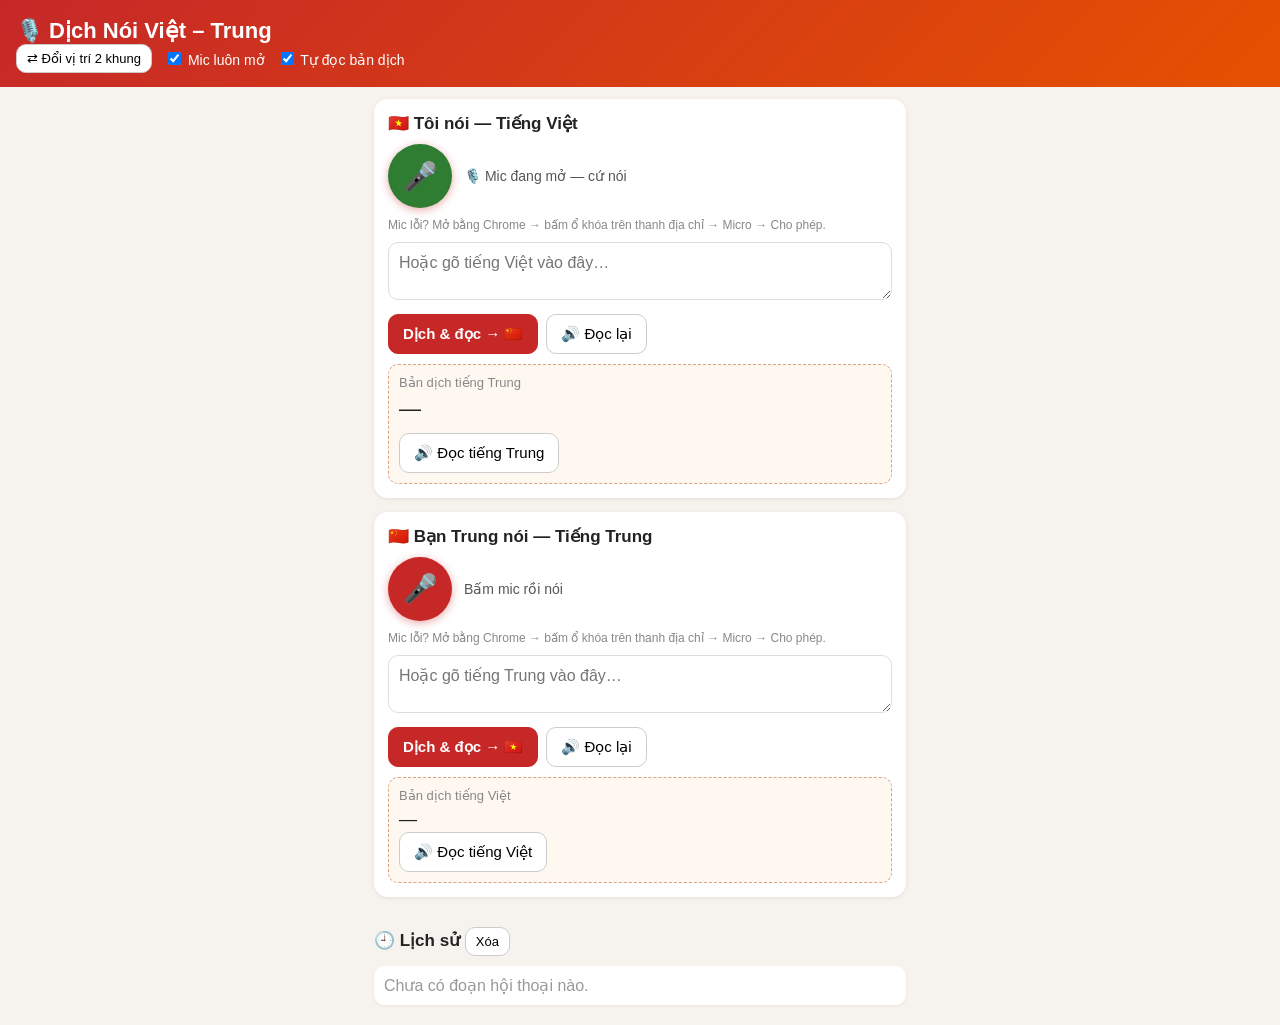
==== commit ed918c32: "Sync latest app state: always-on mic, anti-loop, zh-CN with cmn-Hans-CN/zh fallbacks, one side fully" ====
--- a/index.html
+++ b/index.html
@@ -1,1113 +1,76 @@
-<!doctype html>
+<!DOCTYPE html>
 <html lang="vi">
 <head>
-<meta charset="utf-8" />
-<meta name="viewport" content="width=device-width, initial-scale=1, viewport-fit=cover" />
-<meta name="color-scheme" content="light dark" />
-<link rel="icon" href="data:," />
+<meta charset="UTF-8">
+<meta name="viewport" content="width=device-width, initial-scale=1, viewport-fit=cover">
 <title>Dịch Nói Việt – Trung</title>
-<link rel="manifest" href="assets/manifest.json" />
-<meta name="theme-color" content="#c1271b" />
-<meta name="description" content="Ghi âm, dịch và đọc to tiếng Việt - tiếng Trung, hai chiều." />
-<link rel="apple-touch-icon" href="[data-uri]" />
-<link rel="preconnect" href="https://fonts.googleapis.com">
-<link rel="preconnect" href="https://fonts.gstatic.com" crossorigin>
-<link href="https://fonts.googleapis.com/css2?family=Be+Vietnam+Pro:wght@400;500;600;700;800&family=Noto+Sans+SC:wght@400;500;700&display=swap" rel="stylesheet">
-<style>
-  :root{
-    --bg:#f4f1ec;
-    --surface:#ffffff;
-    --surface-2:#faf7f2;
-    --ink:#1c1917;
-    --ink-2:#57534e;
-    --ink-3:#a8a29e;
-    --line:#e7e0d5;
-    --red:#c1271b;
-    --red-dark:#9c1f15;
-    --red-soft:#fdecea;
-    --teal:#0e6b5e;
-    --teal-dark:#0a5248;
-    --teal-soft:#e6f4f1;
-    --amber-bg:#fff7e0;
-    --amber-ink:#7a5b00;
-    --amber-line:#ecd27a;
-    --ok:#16703c;
-    --shadow:0 10px 30px rgba(28,25,23,.08);
-    --radius:18px;
-  }
-  @media (prefers-color-scheme: dark){
-    :root{
-      --bg:#121110;
-      --surface:#1d1b19;
-      --surface-2:#24211e;
-      --ink:#f5f0e8;
-      --ink-2:#c9c2b8;
-      --ink-3:#8a8378;
-      --line:#35312c;
-      --red:#e05244;
-      --red-dark:#c93a2c;
-      --red-soft:#3a211d;
-      --teal:#2ea08c;
-      --teal-dark:#23806f;
-      --teal-soft:#16302b;
-      --amber-bg:#332a10;
-      --amber-ink:#f2d06b;
-      --amber-line:#6b5a1e;
-      --shadow:0 10px 30px rgba(0,0,0,.35);
-    }
-  }
-  *{box-sizing:border-box}
-  html{-webkit-text-size-adjust:100%}
-  body{
-    margin:0;
-    background:var(--bg);
-    color:var(--ink);
-    font-family:"Be Vietnam Pro",system-ui,-apple-system,"Segoe UI",sans-serif;
-    line-height:1.5;
-    padding-bottom:48px;
-  }
-  .zh{font-family:"Noto Sans SC","Be Vietnam Pro",system-ui,sans-serif}
-  .wrap{max-width:680px;margin:0 auto;padding:0 16px}
-
-  /* ---------- Header alerts ---------- */
-  header{padding:0}
-  .alert{
-    display:none;
-    margin-top:16px;
-    background:var(--amber-bg);color:var(--amber-ink);
-    border:1px solid var(--amber-line);
-    border-radius:12px;padding:12px 14px;font-size:14px;line-height:1.55;
-  }
-  .alert.show{display:block}
-  .alert b{display:block;margin-bottom:2px}
-
-  /* ---------- Toolbar ---------- */
-  .toolbar{
-    display:flex;flex-wrap:wrap;gap:10px;align-items:center;
-    margin:18px 0 14px;
-  }
-  .btn{
-    appearance:none;border:1px solid var(--line);
-    background:var(--surface);color:var(--ink);
-    font:inherit;font-size:14px;font-weight:600;
-    padding:10px 16px;border-radius:999px;cursor:pointer;
-    display:inline-flex;align-items:center;gap:8px;min-height:44px;
-  }
-  .btn:active{transform:scale(.98)}
-  .btn svg{width:17px;height:17px;flex:none}
-  .switch{
-    margin-left:auto;display:inline-flex;align-items:center;gap:10px;
-    font-size:14px;font-weight:600;color:var(--ink-2);
-    background:none;border:none;font:inherit;cursor:pointer;padding:6px 0;min-height:44px;
-  }
-  .track{
-    width:48px;height:28px;border-radius:999px;background:var(--ink-3);
-    position:relative;flex:none;transition:background .2s;
-  }
-  .track::after{
-    content:"";position:absolute;top:3px;left:3px;width:22px;height:22px;
-    border-radius:50%;background:#fff;transition:left .2s;
-    box-shadow:0 1px 4px rgba(0,0,0,.3);
-  }
-  .switch[aria-checked="true"] .track{background:var(--teal)}
-  .switch[aria-checked="true"] .track::after{left:23px}
-
-  /* ---------- Panels ---------- */
-  .panels{display:flex;flex-direction:column;gap:16px}
-  .panels.swapped{flex-direction:column-reverse}
-  .panel{
-    background:var(--surface);border:1px solid var(--line);
-    border-radius:var(--radius);box-shadow:var(--shadow);
-    padding:18px 16px 16px;
-  }
-  .panel-head{display:flex;align-items:center;gap:10px;margin-bottom:6px}
-  .flag{
-    width:34px;height:34px;border-radius:10px;flex:none;
-    display:grid;place-items:center;font-size:19px;line-height:1;
-  }
-  .flag-vi{background:var(--red-soft)}
-  .flag-zh{background:var(--teal-soft)}
-  .panel-head h2{font-size:17px;font-weight:700;margin:0;line-height:1.3}
-  .panel-head p{margin:1px 0 0;font-size:13px;color:var(--ink-2)}
-
-  .mic-row{display:flex;gap:14px;align-items:flex-start;margin:14px 0 4px}
-  .mic{
-    width:84px;height:84px;border-radius:50%;flex:none;border:none;cursor:pointer;
-    display:grid;place-items:center;color:#fff;position:relative;
-    transition:transform .15s;
-  }
-  .mic:active{transform:scale(.95)}
-  .mic svg{width:36px;height:36px}
-  .mic-vi{background:var(--red)}
-  .mic-vi:hover{background:var(--red-dark)}
-  .mic-zh{background:var(--teal)}
-  .mic-zh:hover{background:var(--teal-dark)}
-  .mic.listening::before,.mic.listening::after{
-    content:"";position:absolute;inset:0;border-radius:50%;
-    border:2px solid currentColor;opacity:.5;animation:ping 1.4s ease-out infinite;
-  }
-  .mic.listening::after{animation-delay:.5s}
-  .mic-vi.listening{color:var(--red)}
-  .mic-zh.listening{color:var(--teal)}
-  .mic.off{filter:grayscale(.75);opacity:.45}
-  .mic-tag{font-size:11.5px;font-weight:700;color:var(--ink-3);text-align:center;margin-top:6px;width:84px}
-  .mic-wrap{display:flex;flex-direction:column;align-items:center;flex:none}
-  .mic.listening svg{position:relative;z-index:1}
-  @keyframes ping{0%{transform:scale(1);opacity:.55}100%{transform:scale(1.45);opacity:0}}
-  @media (prefers-reduced-motion: reduce){
-    .mic.listening::before,.mic.listening::after{animation:none}
-    .btn:active,.mic:active{transform:none}
-  }
-  .status{font-size:14.5px;color:var(--ink-2);padding-top:8px;min-height:44px}
-  .status.listening{color:var(--ink);font-weight:600}
-  .status.error{color:var(--red);font-weight:500}
-  .micdiag{font-size:12.5px;color:var(--ink-3);margin-top:8px;line-height:1.5;word-break:break-word}
-  .wave{display:none;gap:3px;align-items:flex-end;height:16px;margin-top:6px}
-  .status.listening + .wave{display:flex}
-  .wave i{width:4px;background:var(--ink-3);border-radius:2px;animation:wv 0.9s ease-in-out infinite}
-  .wave i:nth-child(1){height:8px}.wave i:nth-child(2){height:14px;animation-delay:.12s}
-  .wave i:nth-child(3){height:10px;animation-delay:.24s}.wave i:nth-child(4){height:15px;animation-delay:.36s}
-  .wave i:nth-child(5){height:7px;animation-delay:.48s}
-  @keyframes wv{0%,100%{transform:scaleY(.5)}50%{transform:scaleY(1)}}
-  @media (prefers-reduced-motion: reduce){.wave i{animation:none}}
-
-  .heard{
-    display:none;margin:10px 0 0;background:var(--surface-2);
-    border:1px dashed var(--line);border-radius:12px;padding:10px 12px;font-size:15px;
-  }
-  .heard.show{display:block}
-  .heard span{display:block;font-size:12px;font-weight:600;letter-spacing:.04em;color:var(--ink-3);text-transform:uppercase;margin-bottom:2px}
-
-  textarea{
-    width:100%;margin-top:12px;min-height:64px;resize:vertical;
-    font:inherit;font-size:16px;color:var(--ink);
-    background:var(--surface-2);border:1px solid var(--line);
-    border-radius:12px;padding:12px 14px;
-  }
-  textarea:focus{outline:2px solid var(--teal);outline-offset:1px;border-color:transparent}
-  textarea::placeholder{color:var(--ink-3)}
-
-  .actions{display:flex;flex-wrap:wrap;gap:10px;margin-top:12px}
-  .btn-primary{
-    border:none;color:#fff;font-weight:700;font-size:15px;padding:12px 20px;
-  }
-  .btn-primary.vi{background:var(--red)}
-  .btn-primary.vi:hover{background:var(--red-dark)}
-  .btn-primary.zh{background:var(--teal)}
-  .btn-primary.zh:hover{background:var(--teal-dark)}
-  .btn-primary:disabled{opacity:.55;cursor:wait}
-  .btn-ghost{min-height:48px}
-
-  .result{
-    display:none;margin-top:14px;border-radius:12px;padding:14px;
-    border:1px solid var(--line);
-  }
-  .result.show{display:block}
-  .result-vi{background:var(--red-soft)}
-  .result-zh{background:var(--teal-soft)}
-  .result .lbl{font-size:12px;font-weight:700;letter-spacing:.05em;text-transform:uppercase;color:var(--ink-2)}
-  .result .txt{font-size:21px;font-weight:600;line-height:1.45;margin:4px 0 12px;word-break:break-word}
-  .result .row{display:flex;flex-wrap:wrap;gap:8px}
-  .mini{
-    appearance:none;border:1px solid var(--line);background:var(--surface);
-    color:var(--ink);font:inherit;font-size:13.5px;font-weight:600;
-    padding:8px 14px;border-radius:999px;cursor:pointer;min-height:38px;
-    display:inline-flex;align-items:center;gap:6px;
-  }
-  .mini svg{width:15px;height:15px}
-
-  .hint{font-size:13px;color:var(--ink-3);margin:10px 0 0}
-
-  /* ---------- Sections ---------- */
-  section.block{margin-top:30px}
-  section.block > h2{font-size:19px;font-weight:800;margin:0 0 4px;letter-spacing:-.01em}
-  section.block > p.sub{margin:0 0 14px;font-size:14px;color:var(--ink-2)}
-
-  .history-list{display:flex;flex-direction:column;gap:8px}
-  .hist{
-    background:var(--surface);border:1px solid var(--line);border-radius:12px;
-    padding:11px 14px;display:flex;gap:12px;align-items:flex-start;text-align:left;
-    font:inherit;color:var(--ink);cursor:pointer;width:100%;
-  }
-  .hist .dir{
-    flex:none;font-size:11px;font-weight:800;letter-spacing:.03em;
-    padding:3px 8px;border-radius:999px;margin-top:2px;
-  }
-  .dir.to-zh{background:var(--teal-soft);color:var(--teal)}
-  .dir.to-vi{background:var(--red-soft);color:var(--red)}
-  .hist .h-src{font-size:14px;color:var(--ink-2);line-height:1.4}
-  .hist .h-dst{font-size:15.5px;font-weight:600;line-height:1.4}
-  .empty{
-    border:1px dashed var(--line);border-radius:12px;padding:18px 14px;
-    color:var(--ink-3);font-size:14px;text-align:center;background:var(--surface-2);
-  }
-  .clear-row{display:flex;justify-content:flex-end;margin-top:10px}
-  .link-btn{background:none;border:none;font:inherit;font-size:13.5px;font-weight:600;color:var(--red);cursor:pointer;padding:6px 4px}
-
-  footer{margin-top:28px;font-size:13px;color:var(--ink-3);text-align:center;line-height:1.6}
-  .toast{
-    position:fixed;left:50%;bottom:22px;transform:translate(-50%,80px);
-    background:var(--ink);color:var(--bg);font-size:14px;font-weight:600;
-    padding:10px 18px;border-radius:999px;opacity:0;transition:all .25s;z-index:50;
-    pointer-events:none;max-width:90vw;text-align:center;
-  }
-  .toast.show{transform:translate(-50%,0);opacity:1}
-</style>
+<link rel="manifest" href="manifest.json">
+<meta name="theme-color" content="#c62828">
+<meta name="description" content="Ghi âm, dịch và đọc to tiếng Việt – tiếng Trung, hai chiều.">
+<link rel="stylesheet" href="styles.css">
 </head>
 <body>
-<div class="wrap">
+<header>
+  <h1>🎙️ Dịch Nói Việt – Trung</h1>
+  <div class="topbar">
+    <button id="swapBtn" class="btn small">⇄ Đổi vị trí 2 khung</button>
+    <label class="autospeak"><input type="checkbox" id="alwaysOnMic" checked> Mic luôn mở</label>
+    <label class="autospeak"><input type="checkbox" id="autoSpeak" checked> Tự đọc bản dịch</label>
+  </div>
+  <p id="installHint" class="hint" hidden>📲 Muốn dùng như app: bấm menu Chrome (⋮) → “Thêm vào Màn hình chính”.</p>
+  <p id="insecureWarn" class="warn" hidden>⚠️ Bạn đang mở file đã tải về, không phải link web — micro sẽ không chạy. Hãy mở bằng link https trong Chrome.</p>
+</header>
 
-  <header>
-    <div class="alert" id="fileAlert" role="alert">
-      <b>⚠ Bạn đang mở file đã tải về — micro sẽ bị khóa.</b>
-      Hãy mở app bằng liên kết web (địa chỉ bắt đầu bằng <b>https://</b>) trong trình duyệt <b>Chrome</b>, đừng mở file tải về. Khi bấm mic, Chrome hỏi thì chọn <b>Cho phép</b>.
+<main id="panels">
+  <section class="panel" id="panel-vi">
+    <h2>🇻🇳 Tôi nói — Tiếng Việt</h2>
+    <div class="mic-row">
+      <button class="mic" id="micVi" aria-label="Ghi âm tiếng Việt">🎤</button>
+      <div class="mic-status" id="statusVi">Bấm mic rồi nói</div>
     </div>
-    <div class="alert" id="noSpeechAlert" role="alert">
-      <b>Trình duyệt này chưa hỗ trợ ghi âm giọng nói.</b>
-      Hãy mở app bằng <b>Chrome trên Android</b> để dùng mic. Trong lúc đó bạn vẫn gõ chữ vào ô rồi bấm <b>Dịch &amp; đọc</b> bình thường.
+    <p class="mic-tip">Mic lỗi? Mở bằng Chrome → bấm ổ khóa trên thanh địa chỉ → Micro → Cho phép.</p>
+    <textarea id="textVi" rows="2" placeholder="Hoặc gõ tiếng Việt vào đây…"></textarea>
+    <div class="actions">
+      <button id="goVi" class="btn primary">Dịch &amp; đọc → 🇨🇳</button>
+      <button id="speakVi" class="btn">🔊 Đọc lại</button>
     </div>
-  </header>
-
-  <div class="toolbar">
-    <button class="btn" id="swapBtn" type="button">
-      <svg viewBox="0 0 24 24" fill="none" stroke="currentColor" stroke-width="2" stroke-linecap="round" stroke-linejoin="round"><path d="M8 3 4 7l4 4"/><path d="M4 7h16"/><path d="m16 21 4-4-4-4"/><path d="M20 17H4"/></svg>
-      Đổi vị trí 2 khung
-    </button>
-    <button class="switch" id="handsFreeSwitch" type="button" role="switch" aria-checked="true" style="margin-left:auto">
-      🎙 Mic luôn mở
-      <span class="track" aria-hidden="true"></span>
-    </button>
-    <button class="switch" id="autoSpeakSwitch" type="button" role="switch" aria-checked="true">
-      Tự đọc bản dịch
-      <span class="track" aria-hidden="true"></span>
-    </button>
-  </div>
-
-  <div class="panels" id="panels">
-
-    <!-- ===== Panel: Vietnamese -> Chinese ===== -->
-    <article class="panel" id="panelVi">
-      <div class="panel-head">
-        <div class="flag flag-vi" aria-hidden="true">🇻🇳</div>
-        <div>
-          <h2>Tôi nói — Tiếng Việt</h2>
-          <p>Chỉ mở 1 mic tại một thời điểm — chạm mic phía Trung là mic Việt tắt hẳn, không ghi âm song song. Ngừng nói 1,5 giây là tự dịch sang tiếng Trung và đọc to</p>
-        </div>
-      </div>
-
-      <div class="mic-row">
-        <div class="mic-wrap">
-          <button class="mic mic-vi" id="micVi" type="button" aria-label="Bật hoặc tắt mic tiếng Việt">
-            <svg viewBox="0 0 24 24" fill="none" stroke="currentColor" stroke-width="2" stroke-linecap="round" stroke-linejoin="round"><path d="M12 2a3 3 0 0 0-3 3v7a3 3 0 0 0 6 0V5a3 3 0 0 0-3-3Z"/><path d="M19 10v2a7 7 0 0 1-14 0v-2"/><line x1="12" x2="12" y1="19" y2="22"/></svg>
-          </button>
-          <div class="mic-tag" id="micTagVi">Đang mở mic</div>
-        </div>
-        <div>
-          <div class="status" id="statusVi">Mic đang mở — cứ nói tiếng Việt, ngừng 1,5 giây là app tự dịch và đọc tiếng Trung.</div>
-          <div class="wave" aria-hidden="true"><i></i><i></i><i></i><i></i><i></i></div>
-          <div class="micdiag" id="diagVi" aria-live="polite"></div>
-        </div>
-      </div>
-
-      <div class="heard" id="heardVi"><span>Bạn vừa nói</span><div id="heardViText"></div></div>
-
-      <textarea id="inputVi" rows="2" placeholder="Hoặc gõ tiếng Việt vào đây…" aria-label="Gõ tiếng Việt"></textarea>
-
-      <div class="actions">
-        <button class="btn btn-primary vi" id="translateVi" type="button">Dịch &amp; đọc → 🇨🇳</button>
-        <button class="btn btn-ghost" id="replayVi" type="button">🔊 Đọc lại</button>
-      </div>
-
-      <div class="result result-zh" id="resultViBox">
-        <div class="lbl">Bản dịch tiếng Trung</div>
-        <div class="txt zh" id="resultViText">—</div>
-        <div class="row">
-          <button class="mini" id="speakViResult" type="button">
-            <svg viewBox="0 0 24 24" fill="none" stroke="currentColor" stroke-width="2" stroke-linecap="round" stroke-linejoin="round"><path d="M11 5 6 9H2v6h4l5 4V5Z"/><path d="M15.54 8.46a5 5 0 0 1 0 7.07"/><path d="M19.07 4.93a10 10 0 0 1 0 14.14"/></svg>
-            Đọc tiếng Trung
-          </button>
-          <button class="mini" id="copyViResult" type="button">Sao chép</button>
-        </div>
-      </div>
-
-      <p class="hint">Mic luôn mở: cứ nói, ngừng 1,5 giây app tự dịch và đọc, đọc xong mic tự nghe tiếp. Chỉ một phía được ghi âm tại một thời điểm: chạm mic phía kia để chuyển nghe, mic phía này tắt hẳn. Mic lỗi? Mở bằng Chrome → bấm biểu tượng ổ khóa trên thanh địa chỉ → Micro → Cho phép, rồi tải lại trang.</p>
-    </article>
-
-    <!-- ===== Panel: Chinese -> Vietnamese ===== -->
-    <article class="panel" id="panelZh">
-      <div class="panel-head">
-        <div class="flag flag-zh" aria-hidden="true">🇨🇳</div>
-        <div>
-          <h2>Bạn Trung nói — Tiếng Trung</h2>
-          <p class="zh">一次只开一个麦克风 — 点这边的麦克风，越南语那边会完全关闭，不会同时录音。停顿1.5秒自动翻译成越南语并朗读</p>
-        </div>
-      </div>
-
-      <div class="mic-row">
-        <div class="mic-wrap">
-          <button class="mic mic-zh" id="micZh" type="button" aria-label="Bật hoặc tắt mic tiếng Trung">
-            <svg viewBox="0 0 24 24" fill="none" stroke="currentColor" stroke-width="2" stroke-linecap="round" stroke-linejoin="round"><path d="M12 2a3 3 0 0 0-3 3v7a3 3 0 0 0 6 0V5a3 3 0 0 0-3-3Z"/><path d="M19 10v2a7 7 0 0 1-14 0v-2"/><line x1="12" x2="12" y1="19" y2="22"/></svg>
-          </button>
-          <div class="mic-tag" id="micTagZh">Chạm để nghe</div>
-        </div>
-        <div>
-          <div class="status" id="statusZh">Mic tiếng Trung đang tắt. Chạm vào mic xanh để nghe phía này — mic tiếng Việt sẽ tắt hẳn để không xung đột, sau đó mic Trung tự nghe liên tục. <span class="zh">点一下绿色麦克风：越南语麦克风会完全关闭，这边之后一直自动听。</span></div>
-          <div class="wave" aria-hidden="true"><i></i><i></i><i></i><i></i><i></i></div>
-          <div class="micdiag" id="diagZh" aria-live="polite"></div>
-        </div>
-      </div>
-
-      <div class="heard" id="heardZh"><span class="zh">对方刚说</span><div id="heardZhText" class="zh"></div></div>
-
-      <textarea id="inputZh" rows="2" class="zh" placeholder="也可以在这里输入中文…" aria-label="Gõ tiếng Trung"></textarea>
-
-      <div class="actions">
-        <button class="btn btn-primary zh" id="translateZh" type="button"><span class="zh">翻译并朗读</span> → 🇻🇳</button>
-        <button class="btn btn-ghost" id="replayZh" type="button">🔊 Đọc lại</button>
-      </div>
-
-      <div class="result result-vi" id="resultZhBox">
-        <div class="lbl">Bản dịch tiếng Việt</div>
-        <div class="txt" id="resultZhText">—</div>
-        <div class="row">
-          <button class="mini" id="speakZhResult" type="button">
-            <svg viewBox="0 0 24 24" fill="none" stroke="currentColor" stroke-width="2" stroke-linecap="round" stroke-linejoin="round"><path d="M11 5 6 9H2v6h4l5 4V5Z"/><path d="M15.54 8.46a5 5 0 0 1 0 7.07"/><path d="M19.07 4.93a10 10 0 0 1 0 14.14"/></svg>
-            Đọc tiếng Việt
-          </button>
-          <button class="mini" id="copyZhResult" type="button">Sao chép</button>
-        </div>
-      </div>
-
-      <p class="hint zh">麦克风一直开着：说话后停顿1.5秒，自动翻译并朗读，读完继续听。如果麦克风不能用：请用 Chrome 打开 → 点地址栏的锁头图标 → 麦克风 → 允许。</p>
-    </article>
-  </div>
-
-  <!-- ===== History ===== -->
-  <section class="block" aria-labelledby="historyTitle">
-    <h2 id="historyTitle">Lịch sử dịch</h2>
-    <p class="sub">Các câu vừa dịch trong lần mở app này. Bấm vào một dòng để nghe đọc lại.</p>
-    <div class="history-list" id="historyList">
-      <div class="empty" id="historyEmpty">Chưa có câu nào. Dịch câu đầu tiên ở khung phía trên nhé.</div>
-    </div>
-    <div class="clear-row" id="clearRow" style="display:none">
-      <button class="link-btn" id="clearHistory" type="button">Xóa lịch sử</button>
+    <div class="result">
+      <div class="label">Bản dịch tiếng Trung</div>
+      <div class="zh" id="zhOut">—</div>
+      <div class="pinyin" id="pinyinOut"></div>
+      <button id="speakZh" class="btn">🔊 Đọc tiếng Trung</button>
     </div>
   </section>
 
-  <footer>
-    Cần có mạng internet để dịch và đọc.<br>
-    Dùng tốt nhất trên Chrome của điện thoại Android.
-  </footer>
-</div>
+  <section class="panel" id="panel-zh">
+    <h2>🇨🇳 Bạn Trung nói — Tiếng Trung</h2>
+    <div class="mic-row">
+      <button class="mic" id="micZh" aria-label="Ghi âm tiếng Trung">🎤</button>
+      <div class="mic-status" id="statusZh">Bấm mic rồi nói</div>
+    </div>
+    <p class="mic-tip">Mic lỗi? Mở bằng Chrome → bấm ổ khóa trên thanh địa chỉ → Micro → Cho phép.</p>
+    <textarea id="textZh" rows="2" placeholder="Hoặc gõ tiếng Trung vào đây…"></textarea>
+    <div class="actions">
+      <button id="goZh" class="btn primary">Dịch &amp; đọc → 🇻🇳</button>
+      <button id="speakZh2" class="btn">🔊 Đọc lại</button>
+    </div>
+    <div class="result">
+      <div class="label">Bản dịch tiếng Việt</div>
+      <div class="vi" id="viOut">—</div>
+      <button id="speakVi2" class="btn">🔊 Đọc tiếng Việt</button>
+    </div>
+  </section>
+</main>
 
-<div class="toast" id="toast" role="status" aria-live="polite"></div>
+<section class="history">
+  <h2>🕘 Lịch sử <button id="clearHist" class="btn small">Xóa</button></h2>
+  <ul id="histList"></ul>
+</section>
 
+<script src="app.js"></script>
 <script>
-(function(){
-  "use strict";
-
-  var $ = function(id){ return document.getElementById(id); };
-
-  /* ---------- Environment warnings ---------- */
-  if (location.protocol === "file:" || location.protocol === "content:") {
-    $("fileAlert").classList.add("show");
-  }
-  var SR = window.SpeechRecognition || window.webkitSpeechRecognition;
-  if (!SR) { $("noSpeechAlert").classList.add("show"); }
-
-  /* ---------- State ---------- */
-  var autoSpeak = true;
-  var handsFree = true;            // mic always open: auto-restart listening after each sentence
-  var lastResult = { vi: "", zh: "" };   // lastResult.vi = Chinese text produced from Vietnamese input
-  var history = [];
-  var activeRec = null;
-  var activeSide = null;           // side the recognizer is currently running for
-  var listenSide = "vi";           // side that should be listening in hands-free mode
-  var restartTimer = null;
-  var busy = false;                // true while translating or speaking (mic paused)
-  var micBlocked = false;          // true after a not-allowed error until the user taps
-  var micPaused = false;           // true when the user tapped the live mic to mute it
-  var lastNetError = 0;            // timestamp of last recognition network error (restart backoff)
-  var lastSpeakAt = 0;             // when TTS last finished (mic restarts are delayed past speaker echo)
-  var recSession = 0;              // generation counter: events from an old recognizer are ignored
-  var committedText = "";          // final text banked from finished mic sessions of this sentence
-  var sessionFinals = "";          // final text of the live mic session so far
-  var sessionInterim = "";         // interim (not-yet-final) text of the live mic session
-  var lastResultAt = 0;            // last time the recognizer returned any text
-  var permGranted = false;         // microphone permission confirmed via getUserMedia
-  var recAttempt = { vi: 0, zh: 0 };     // which recognition attempt (language tag + mode) to use per side
-  var emptyStreak = { vi: 0, zh: 0 };    // sessions in a row that heard speech but returned no text
-  var heardChars = { vi: 0, zh: 0 };     // characters recognized so far per side (diagnostics)
-  var lastRecErr = { vi: "—", zh: "—" }; // last recognition error code per side (diagnostics)
-  var sessionHeard = false;              // the live mic session returned some text
-  var sessionSpeech = false;             // the live mic session detected speech (onspeechstart)
-  var SILENCE_MS = 1500;
-
-  /* ---------- Toast ---------- */
-  var toastTimer = null;
-  function toast(msg){
-    var t = $("toast");
-    t.textContent = msg;
-    t.classList.add("show");
-    clearTimeout(toastTimer);
-    toastTimer = setTimeout(function(){ t.classList.remove("show"); }, 2400);
-  }
-
-  /* ---------- Speech synthesis ---------- */
-  var voices = [];
-  function loadVoices(){
-    if (!("speechSynthesis" in window)) return;
-    voices = window.speechSynthesis.getVoices() || [];
-  }
-  if ("speechSynthesis" in window) {
-    loadVoices();
-    window.speechSynthesis.onvoiceschanged = loadVoices;
-  }
-  function pickVoice(langPrefix){
-    for (var i = 0; i < voices.length; i++) {
-      if (voices[i].lang && voices[i].lang.toLowerCase().indexOf(langPrefix) === 0) return voices[i];
-    }
-    return null;
-  }
-  function speak(text, lang, onDone){
-    var done = false;
-    function finish(){ if (!done) { done = true; lastSpeakAt = Date.now(); if (onDone) onDone(); } }
-    if (!text) { toast("Chưa có nội dung để đọc."); finish(); return; }
-    if (!("speechSynthesis" in window)) { toast("Trình duyệt này không hỗ trợ đọc to."); finish(); return; }
-    window.speechSynthesis.cancel();
-    var u = new SpeechSynthesisUtterance(text);
-    u.lang = lang;
-    var v = pickVoice(lang.slice(0,2));
-    if (v) u.voice = v;
-    u.rate = 0.95;
-    u.onend = finish;
-    u.onerror = finish;
-    window.speechSynthesis.speak(u);
-    // Watchdog: some browsers never fire onend (e.g. after cancel()) — resume anyway.
-    setTimeout(function(){
-      var guard = setInterval(function(){
-        if (done) { clearInterval(guard); return; }
-        if (!window.speechSynthesis.speaking && !window.speechSynthesis.pending) {
-          clearInterval(guard); finish();
-        }
-      }, 250);
-      setTimeout(function(){ clearInterval(guard); }, Math.max(6000, text.length * 500));
-    }, 700);
-    setTimeout(finish, Math.max(8000, text.length * 600));
-  }
-
-  /* ---------- Translation ---------- */
-  function translateGoogle(text, sl, tl){
-    var url = "https://translate.googleapis.com/translate_a/single?client=gtx&sl=" + sl +
-              "&tl=" + tl + "&dt=t&q=" + encodeURIComponent(text);
-    return fetch(url).then(function(r){
-      if (!r.ok) throw new Error("google " + r.status);
-      return r.json();
-    }).then(function(data){
-      var out = "";
-      if (data && data[0]) {
-        data[0].forEach(function(seg){ if (seg && seg[0]) out += seg[0]; });
-      }
-      if (!out) throw new Error("empty");
-      return out;
-    });
-  }
-  function translateMyMemory(text, sl, tl){
-    var pair = sl + "|" + tl;
-    var url = "https://api.mymemory.translated.net/get?q=" + encodeURIComponent(text) +
-              "&langpair=" + encodeURIComponent(pair);
-    return fetch(url).then(function(r){
-      if (!r.ok) throw new Error("mm " + r.status);
-      return r.json();
-    }).then(function(data){
-      var out = data && data.responseData && data.responseData.translatedText;
-      var status = data && data.responseStatus;
-      // Quota exhaustion comes back as HTTP 200 with a warning sentence in
-      // translatedText — never present that warning as if it were a translation.
-      if (!out || (data && data.quotaFinished) ||
-          /MYMEMORY WARNING|QUERY LENGTH LIMIT EXCEEDED|NO QUERY SPECIFIED|INVALID/i.test(out) ||
-          (status && String(status) !== "200")) throw new Error("mm bad");
-      return out;
-    });
-  }
-  function translate(text, sl, tl){
-    return translateGoogle(text, sl, tl).catch(function(){
-      return translateMyMemory(text, sl, tl);
-    });
-  }
-
-  /* ---------- Sides config ---------- */
-  // side "vi": user speaks Vietnamese (vi) -> Chinese (zh-CN)
-  // side "zh": friend speaks Chinese (zh-CN) -> Vietnamese (vi)
-  // Translation codes must be the canonical "zh-CN": the bare code "zh" is
-  // rejected as a SOURCE language by the translation services, which broke
-  // the Chinese -> Vietnamese direction while Vietnamese -> Chinese worked.
-  // attempts is a fallback chain of recognition configurations (language
-  // tag first, then the same tags in continuous mode): some Chrome builds
-  // refuse "zh-CN" for speech recognition, and others accept the tag, hear
-  // speech, yet never return any text for it — so the next attempt in the
-  // chain is tried automatically instead of retrying a dead configuration.
-  var SIDES = {
-    vi: {
-      srcLang: "vi", tgtLang: "zh-CN", speakLang: "zh-CN", diag: "diagVi",
-      attempts: [{lang:"vi-VN",cont:false},{lang:"vi",cont:false},{lang:"vi-VN",cont:true}],
-      input: "inputVi", status: "statusVi", mic: "micVi",
-      heard: "heardVi", heardText: "heardViText",
-      resultBox: "resultViBox", resultText: "resultViText", micTag: "micTagVi",
-      btn: "translateVi", idleStatus: "Mic đang mở — cứ nói tiếng Việt, ngừng 1,5 giây là app tự dịch và đọc tiếng Trung."
-    },
-    zh: {
-      srcLang: "zh-CN", tgtLang: "vi", speakLang: "vi-VN", diag: "diagZh",
-      attempts: [{lang:"zh-CN",cont:false},{lang:"cmn-Hans-CN",cont:false},{lang:"zh",cont:false},{lang:"zh-CN",cont:true},{lang:"cmn-Hans-CN",cont:true}],
-      input: "inputZh", status: "statusZh", mic: "micZh",
-      heard: "heardZh", heardText: "heardZhText",
-      resultBox: "resultZhBox", resultText: "resultZhText", micTag: "micTagZh",
-      btn: "translateZh", idleStatus: "Mic đang mở — cứ nói tiếng Trung, ngừng 1,5 giây là app tự dịch và đọc tiếng Việt. 麦克风开着，请说中文。"
-    }
-  };
-
-  function setStatus(side, msg, cls){
-    var el = $(SIDES[side].status);
-    el.textContent = msg;
-    el.className = "status" + (cls ? " " + cls : "");
-  }
-
-  // Small diagnostic line under each mic: which recognition configuration
-  // is in use, how much text it has produced so far, and the last error
-  // code — so a silent mic failure is visible on screen (and in a
-  // screenshot) instead of looking identical to "still listening".
-  function renderDiag(side){
-    var cfg = SIDES[side];
-    var el = $(cfg.diag);
-    if (!el) return;
-    var att = cfg.attempts[recAttempt[side]] || cfg.attempts[0];
-    var msg = "Mã giọng đang dùng: " + att.lang + (att.cont ? " (nghe liên tục)" : "") +
-      " • Đã nghe được: " + heardChars[side] + " ký tự" +
-      " • Lỗi gần nhất: " + lastRecErr[side];
-    if (heardChars[side] === 0 && recAttempt[side] >= cfg.attempts.length - 1 && emptyStreak[side] >= 2) {
-      msg += side === "zh"
-        ? " — Đã thử hết các mã giọng Trung mà vẫn chưa ra chữ: hãy mở app bằng Chrome thật (không phải Cốc Cốc hay trình duyệt mở trong ứng dụng khác), và cài gói giọng nói tiếng Trung trong ứng dụng Google: Cài đặt → Giọng nói → Nhận dạng giọng nói ngoại tuyến → cài 中文 (tiếng Trung)."
-        : " — Đã thử hết các mã giọng Việt mà vẫn chưa ra chữ: hãy mở app bằng Chrome thật rồi kiểm tra lại micro.";
-    }
-    el.textContent = msg;
-  }
-
-  // Move a side on to its next recognition attempt; false when the chain
-  // is exhausted (the last attempt simply keeps being used).
-  function advanceAttempt(side){
-    if (recAttempt[side] < SIDES[side].attempts.length - 1) {
-      recAttempt[side]++;
-      emptyStreak[side] = 0;
-      renderDiag(side);
-      return true;
-    }
-    return false;
-  }
-
-  function addHistory(srcText, dstText, side){
-    history.unshift({ src: srcText, dst: dstText, side: side });
-    if (history.length > 30) history.pop();
-    renderHistory();
-  }
-  function renderHistory(){
-    var list = $("historyList");
-    list.innerHTML = "";
-    if (!history.length) {
-      var d = document.createElement("div");
-      d.className = "empty";
-      d.textContent = "Chưa có câu nào. Dịch câu đầu tiên ở khung phía trên nhé.";
-      list.appendChild(d);
-      $("clearRow").style.display = "none";
-      return;
-    }
-    $("clearRow").style.display = "flex";
-    history.forEach(function(item){
-      var b = document.createElement("button");
-      b.type = "button";
-      b.className = "hist";
-      var dir = document.createElement("span");
-      dir.className = "dir " + (item.side === "vi" ? "to-zh" : "to-vi");
-      dir.textContent = item.side === "vi" ? "VI → 中" : "中 → VI";
-      var body = document.createElement("div");
-      var s = document.createElement("div");
-      s.className = "h-src" + (item.side === "zh" ? " zh" : "");
-      s.textContent = item.src;
-      var t = document.createElement("div");
-      t.className = "h-dst" + (item.side === "vi" ? " zh" : "");
-      t.textContent = item.dst;
-      body.appendChild(s); body.appendChild(t);
-      b.appendChild(dir); b.appendChild(body);
-      b.addEventListener("click", function(){
-        speakAndResume(item.dst, item.side === "vi" ? "zh-CN" : "vi-VN");
-      });
-      list.appendChild(b);
-    });
-  }
-
-  /* ---------- Heard-text helpers ----------
-     The textbox always mirrors exactly what the recognizer returned:
-     banked finals + this session's finals + this session's interim text,
-     rebuilt from the recognizer's full result list on every event, so no
-     segment can be lost or appended twice by index bookkeeping. */
-  function heardTextNow(){
-    return (committedText + sessionFinals + sessionInterim).replace(/\s+/g, " ").trim();
-  }
-  function clearHeard(){
-    committedText = ""; sessionFinals = ""; sessionInterim = ""; lastResultAt = 0;
-  }
-  function showHeard(side){
-    var t = heardTextNow();
-    if (!t) return "";
-    var cfg = SIDES[side];
-    $(cfg.heardText).textContent = t;
-    $(cfg.heard).classList.add("show");
-    $(cfg.input).value = t;
-    return t;
-  }
-
-  // If the speaker's own output ever gets heard and repeated back verbatim
-  // ("xin chào xin chào"), collapse the exact whole-phrase repetition
-  // before translating.
-  function collapseRepeats(text){
-    var t = (text || "").replace(/\s+/g, " ").trim();
-    if (!t) return t;
-    var words = t.split(" ");
-    var n = words.length, u, i, ok;
-    for (u = 1; u <= n / 2; u++) {
-      if (n % u !== 0) continue;
-      var unit = words.slice(0, u).join(" ");
-      ok = true;
-      for (i = u; i < n; i += u) {
-        if (words.slice(i, i + u).join(" ") !== unit) { ok = false; break; }
-      }
-      if (ok) return unit;                                // "xin chào xin chào" -> "xin chào"
-    }
-    for (u = 1; u <= t.length / 2; u++) {                  // no-space text (Chinese): 你好你好 -> 你好
-      if (t.length % u !== 0) continue;
-      var cu = t.slice(0, u);
-      if (cu && cu.repeat(t.length / u) === t) return cu;
-    }
-    return t;
-  }
-
-  function runTranslate(side, text){
-    var cfg = SIDES[side];
-    text = (text || "").trim();
-    if (!text) { toast(side === "vi" ? "Hãy nói hoặc gõ tiếng Việt trước." : "Hãy nói hoặc gõ tiếng Trung trước."); return; }
-    clearHeard();
-    stopActive();
-    busy = true;
-    updateMicUI();
-    var btn = $(cfg.btn);
-    btn.disabled = true;
-    var oldLabel = btn.innerHTML;
-    btn.textContent = "Đang dịch…";
-    setStatus(side, "Đang dịch…");
-    function finish(){
-      btn.disabled = false;
-      btn.innerHTML = oldLabel;
-      busy = false;
-      updateMicUI();
-      resumeListening();
-    }
-    translate(text, cfg.srcLang, cfg.tgtLang).then(function(out){
-      $(cfg.resultText).textContent = out;
-      $(cfg.resultBox).classList.add("show");
-      lastResult[side] = out;
-      setStatus(side, "Đã dịch xong — đọc xong mic tự mở lại, cứ nói tiếp câu mới.");
-      addHistory(text, out, side);
-      if (autoSpeak) { speak(out, cfg.speakLang, finish); }
-      else { finish(); }
-    }).catch(function(){
-      setStatus(side, "Dịch không được — kiểm tra mạng internet rồi thử lại. Mic vẫn tự mở lại.", "error");
-      finish();
-    });
-  }
-
-  /* ---------- Speech recognition: mic always open ---------- */
-  function stopActive(){
-    recSession++;               // invalidate any events the old recognizer still delivers
-    if (activeRec) {
-      var rec = activeRec;
-      activeRec = null; activeSide = null;
-      rec.onend = null; rec.onresult = null; rec.onerror = null;
-      try { rec.stop(); } catch(e){}
-      try { rec.abort(); } catch(e){}
-    }
-    updateMicUI();
-  }
-
-  function updateMicUI(){
-    ["vi","zh"].forEach(function(s){
-      var cfg = SIDES[s];
-      var btn = $(cfg.mic), tag = $(cfg.micTag);
-      var isActive = !!activeRec && activeSide === s;
-      btn.classList.toggle("listening", isActive);
-      // Mutual exclusion is visible: any side that is not the one live
-      // recognizer renders greyed-out ("off"), never as a second live mic.
-      btn.classList.toggle("off", !isActive);
-      if (tag) {
-        if (isActive) tag.textContent = "Đang mở mic";
-        else if (micBlocked && listenSide === s) tag.textContent = "Chạm để cấp quyền";
-        else if (busy && listenSide === s) tag.textContent = "Đang dịch / đọc…";
-        else if (handsFree && !micPaused && listenSide === s) tag.textContent = "Tự mở lại…";
-        else tag.textContent = "Đã tắt";
-      }
-    });
-  }
-
-  // Status line for the side that was just switched off, so it is obvious
-  // its recognizer is fully stopped and only the other side is recording.
-  function sideOffStatus(side){
-    return side === "vi"
-      ? "Đã tắt hẳn mic tiếng Việt — giờ chỉ mic tiếng Trung đang ghi âm. Chạm vào mic đỏ để chuyển về nghe tiếng Việt."
-      : "Đã tắt hẳn mic tiếng Trung — giờ chỉ mic tiếng Việt đang ghi âm. Chạm vào mic xanh để chuyển sang nghe tiếng Trung. 中文麦克风已完全关闭。";
-  }
-
-  // Switch listening to `side`: hard-stop the other side's recognizer FIRST
-  // (stopActive stops + aborts it and detaches its handlers, and the session
-  // counter makes any late event from it a no-op), mark that side fully off,
-  // and only then start the new side — after a short pause when another
-  // recognizer was live, so the microphone is released before the new
-  // recognizer grabs it. Both recognizers can never run at the same time.
-  function switchToSide(side){
-    var other = side === "vi" ? "zh" : "vi";
-    var wasLiveOther = !!activeRec && activeSide === other;
-    stopActive();
-    clearHeard();
-    setStatus(other, sideOffStatus(other));
-    if (wasLiveOther) {
-      clearTimeout(restartTimer);
-      restartTimer = setTimeout(function(){
-        if (!busy && !activeRec && listenSide === side) startListening(side);
-      }, 450);
-    } else {
-      startListening(side);
-    }
-  }
-
-  function resumeListening(){
-    if (!handsFree || micBlocked || micPaused || busy || activeRec) return;
-    clearTimeout(restartTimer);
-    var delay = (Date.now() - lastNetError < 15000) ? 3000 : 250;
-    // Just after TTS, wait out the speaker echo so the mic doesn't hear the
-    // translation it just played and translate it back in a loop.
-    var sinceSpeak = Date.now() - lastSpeakAt;
-    if (lastSpeakAt && sinceSpeak < 1200) delay = Math.max(delay, 1200 - sinceSpeak);
-    restartTimer = setTimeout(function(){
-      if (handsFree && !micPaused && !busy && !activeRec) startListening(listenSide);
-    }, delay);
-  }
-
-  // Secure the microphone permission itself before starting recognition.
-  // On several Android Chrome builds the recognizer alone starts "listening"
-  // yet never delivers a single result until the page holds a real mic
-  // permission from getUserMedia; asking for it on the mic tap fixes that
-  // and also surfaces a clear message when the user has blocked the mic.
-  function ensureMicPermission(side, cb){
-    if (permGranted || !navigator.mediaDevices || !navigator.mediaDevices.getUserMedia) { cb(); return; }
-    navigator.mediaDevices.getUserMedia({ audio: true }).then(function(stream){
-      permGranted = true;
-      stream.getTracks().forEach(function(t){ t.stop(); });
-      cb();
-    }).catch(function(){
-      micBlocked = true;
-      updateMicUI();
-      setStatus(side, "Micro đang bị chặn nên không nghe được. Bấm biểu tượng ổ khóa trên thanh địa chỉ → Micro → Cho phép, rồi chạm lại vào mic. Nhớ mở bằng Chrome.", "error");
-    });
-  }
-
-  // 1.5 seconds of silence after the last recognized word -> translate the
-  // sentence. A watcher (not a per-session timer) drives this, because the
-  // short recognition sessions below end and restart inside the silence gap.
-  setInterval(function(){
-    if (busy || micBlocked || micPaused || !handsFree) return;
-    if (!activeSide || !lastResultAt) return;
-    if (Date.now() - lastResultAt < SILENCE_MS) return;
-    var side = activeSide;
-    var text = collapseRepeats(heardTextNow());
-    lastResultAt = 0;
-    if (text) runTranslate(side, text);
-  }, 200);
-
-  function startListening(side){
-    var cfg = SIDES[side];
-    if (!SR) {
-      setStatus(side, "Trình duyệt này không hỗ trợ ghi âm. Hãy mở bằng Chrome trên Android, hoặc gõ chữ vào ô bên dưới.", "error");
-      return;
-    }
-    if (busy) return;
-    if (activeRec && activeSide === side) return;
-    stopActive();
-    listenSide = side;
-    micBlocked = false;
-    sessionFinals = "";
-    sessionInterim = "";
-    var mySession = ++recSession;
-
-    var attempt = cfg.attempts[recAttempt[side]] || cfg.attempts[0];
-    var rec = new SR();
-    rec.lang = attempt.lang;
-    rec.interimResults = true;
-    sessionHeard = false;
-    sessionSpeech = false;
-    // Attempts start non-continuous: on many Android phones continuous
-    // mode makes the recognizer run without ever returning results, so
-    // the textbox stays empty while the mic looks open. Short sessions
-    // restart seamlessly and finals are banked across restarts, so the
-    // sentence keeps growing in the textbox until the 1.5s silence
-    // watcher sends it for translation. If a tag hears speech but never
-    // returns text, later attempts retry the tags in continuous mode.
-    rec.continuous = !!attempt.cont;
-    rec.maxAlternatives = 1;
-    activeRec = rec;
-    activeSide = side;
-
-    rec.onstart = function(){
-      if (mySession !== recSession) return;
-      updateMicUI();
-      renderDiag(side);
-      setStatus(side, side === "vi" ? "Mic đang mở — cứ nói, chữ sẽ hiện trong ô bên dưới, ngừng 1,5 giây là tự dịch." : "麦克风开着 — 请说中文，文字会出现在下方框里，停顿1.5秒自动翻译。", "listening");
-    };
-    rec.onspeechstart = function(){
-      if (mySession !== recSession) return;
-      sessionSpeech = true;   // the mic does hear a voice — remember it, so a
-      renderDiag(side);       // session with speech but no text can be spotted
-    };
-    rec.onresult = function(ev){
-      if (mySession !== recSession) return;   // stale recognizer: never write into the new session
-      // Rebuild from the recognizer's FULL result list on every event.
-      // This is idempotent: finals of this session plus its current
-      // interim text, nothing consumed or appended by index, so a word
-      // can neither vanish nor duplicate whatever the browser delivers.
-      var finals = "", interim = "";
-      for (var i = 0; i < ev.results.length; i++) {
-        var r = ev.results[i];
-        if (r.isFinal) finals += r[0].transcript;
-        else interim += r[0].transcript;
-      }
-      sessionFinals = finals;
-      sessionInterim = interim;
-      lastResultAt = Date.now();
-      sessionHeard = true;
-      heardChars[side] = Math.max(heardChars[side], heardTextNow().length);
-      renderDiag(side);
-      showHeard(side);   // recognized words appear in the textbox right away
-    };
-    rec.onerror = function(ev){
-      if (mySession !== recSession) return;
-      if (activeRec === rec) { activeRec = null; activeSide = null; }
-      lastRecErr[side] = ev.error || "—";
-      renderDiag(side);
-      if (ev.error === "language-not-supported") {
-        if (advanceAttempt(side)) {
-          // This Chrome build refuses the current language tag (seen with
-          // zh-CN on some Android builds): retry with the next attempt
-          // instead of restarting forever with a tag that can never work.
-          resumeListening();
-        } else {
-          micBlocked = true;   // no candidate tag works here: stop the restart loop
-          setStatus(side, side === "zh"
-            ? "Trình duyệt này không nhận giọng tiếng Trung. Hãy mở bằng Chrome bản mới nhất trên Android, hoặc gõ chữ Trung vào ô bên dưới rồi bấm dịch. 浏览器不支持中文语音，请用最新版 Chrome 打开，或在下方输入中文后点翻译。"
-            : "Trình duyệt này không nhận giọng tiếng Việt. Hãy mở bằng Chrome bản mới nhất trên Android, hoặc gõ chữ vào ô bên dưới rồi bấm dịch.", "error");
-        }
-      } else if (ev.error === "not-allowed" || ev.error === "service-not-allowed") {
-        micBlocked = true;
-        setStatus(side, "Micro đang bị chặn. Chạm vào mic một lần và chọn Cho phép — hoặc bấm biểu tượng ổ khóa trên thanh địa chỉ → Micro → Cho phép. Nhớ mở bằng Chrome.", "error");
-      } else if (ev.error === "audio-capture") {
-        micBlocked = true;
-        setStatus(side, "Không tìm thấy micro. Kiểm tra lại thiết bị rồi chạm vào mic để thử lại.", "error");
-      } else if (ev.error === "network") {
-        lastNetError = Date.now();
-        setStatus(side, "Lỗi mạng khi ghi âm (network). Kiểm tra internet — mic sẽ tự mở lại.", "error");
-      } else if (ev.error && ev.error !== "no-speech" && ev.error !== "aborted") {
-        setStatus(side, "Lỗi mic (" + ev.error + "). Chạm vào mic để thử lại, hoặc gõ chữ vào ô bên dưới.", "error");
-      }
-      // "no-speech" / "aborted": no message — onend restarts the mic silently.
-      updateMicUI();
-    };
-    rec.onend = function(){
-      if (mySession !== recSession) return;
-      if (activeRec === rec) { activeRec = null; activeSide = null; }
-      // Bank this session's finals so the sentence survives the restart,
-      // and keep the full text visible in the textbox.
-      committedText += sessionFinals;
-      sessionFinals = "";
-      sessionInterim = "";
-      // Self-healing: a session that clearly heard speech (onspeechstart
-      // fired) yet returned no text at all means this language tag / mode
-      // is not delivering on this device. After two such sessions in a
-      // row, move on to the next recognition attempt (another Chinese
-      // tag, then continuous mode) rather than retrying a dead
-      // configuration forever. Pure-silence sessions do not count —
-      // nobody may have spoken yet.
-      if (sessionHeard) { emptyStreak[side] = 0; }
-      else if (sessionSpeech) {
-        emptyStreak[side]++;
-        if (emptyStreak[side] >= 2) advanceAttempt(side);
-      }
-      sessionHeard = false;
-      sessionSpeech = false;
-      renderDiag(side);
-      if (heardTextNow()) showHeard(side);
-      updateMicUI();
-      if (busy || micBlocked) return;
-      if (!handsFree) {
-        // Manual mode: one tap = one sentence.
-        var text = collapseRepeats(heardTextNow());
-        clearHeard();
-        if (text) { runTranslate(side, text); return; }
-        if (!$(cfg.status).classList.contains("error")) setStatus(side, cfg.idleStatus);
-        return;
-      }
-      if (micPaused) return;
-      // Hands-free: reopen the mic for the next phrase. If the speaker has
-      // actually finished, the silence watcher translates what is banked.
-      resumeListening();
-    };
-    try { rec.start(); }
-    catch(e){
-      if (activeRec === rec) { activeRec = null; activeSide = null; }
-      updateMicUI();
-      resumeListening();
-    }
-  }
-
-  // Speak on manual request (replay / history): pause the mic first so it
-  // doesn't hear the loudspeaker and translate its own output back.
-  function speakAndResume(text, lang){
-    if (!text) { toast("Chưa có nội dung để đọc."); return; }
-    clearHeard();
-    stopActive();
-    busy = true;
-    updateMicUI();
-    speak(text, lang, function(){
-      busy = false;
-      updateMicUI();
-      resumeListening();
-    });
-  }
-
-  /* ---------- Wire up panels ---------- */
-  ["vi","zh"].forEach(function(side){
-    var cfg = SIDES[side];
-    $(cfg.mic).addEventListener("click", function(){
-      micBlocked = false;
-      if (activeRec && activeSide === side) {
-        // Tapping the live mic pauses it (in manual mode it ends the sentence instead).
-        var text = heardTextNow();
-        clearHeard();
-        micPaused = true;
-        stopActive();
-        if (!handsFree && text) { micPaused = false; runTranslate(side, text); return; }
-        setStatus(side, "Đã tắt mic phía này. Chạm lại vào mic để mở nghe tiếp.");
-        toast("Đã tắt mic — chạm lại vào mic để nghe tiếp.");
-        return;
-      }
-      // Tap a mic = listen on this side from now on (and keep listening).
-      // switchToSide fully stops the OTHER side's recognizer before this
-      // side starts, so the two sides never record at the same time.
-      // Permission is secured via getUserMedia first: recognition started
-      // without it can sit "listening" yet never return any text.
-      micPaused = false;
-      listenSide = side;
-      if (!handsFree) {
-        handsFree = true;
-        $("handsFreeSwitch").setAttribute("aria-checked", "true");
-      }
-      if ("speechSynthesis" in window) window.speechSynthesis.cancel();
-      if (busy) { toast("Đang dịch/đọc xong sẽ tự chuyển mic sang phía này, phía kia vẫn tắt."); return; }
-      ensureMicPermission(side, function(){ switchToSide(side); });
-    });
-    $(cfg.btn).addEventListener("click", function(){
-      runTranslate(side, $(cfg.input).value);
-    });
-  });
-
-  $("replayVi").addEventListener("click", function(){
-    speakAndResume(lastResult.vi || $("resultViText").textContent.replace("—","").trim(), "zh-CN");
-  });
-  $("replayZh").addEventListener("click", function(){
-    speakAndResume(lastResult.zh || $("resultZhText").textContent.replace("—","").trim(), "vi-VN");
-  });
-  $("speakViResult").addEventListener("click", function(){ speakAndResume(lastResult.vi, "zh-CN"); });
-  $("speakZhResult").addEventListener("click", function(){ speakAndResume(lastResult.zh, "vi-VN"); });
-
-  function copyText(text){
-    if (!text) { toast("Chưa có bản dịch để sao chép."); return; }
-    function done(){ toast("Đã sao chép bản dịch."); }
-    if (navigator.clipboard && navigator.clipboard.writeText) {
-      navigator.clipboard.writeText(text).then(done).catch(function(){ fallback(); });
-    } else { fallback(); }
-    function fallback(){
-      var ta = document.createElement("textarea");
-      ta.value = text; ta.style.position = "fixed"; ta.style.opacity = "0";
-      document.body.appendChild(ta); ta.select();
-      try { document.execCommand("copy"); done(); }
-      catch(e){ toast("Không sao chép được."); }
-      document.body.removeChild(ta);
-    }
-  }
-  $("copyViResult").addEventListener("click", function(){ copyText(lastResult.vi); });
-  $("copyZhResult").addEventListener("click", function(){ copyText(lastResult.zh); });
-
-  /* ---------- Toolbar ---------- */
-  $("swapBtn").addEventListener("click", function(){
-    $("panels").classList.toggle("swapped");
-    toast("Đã đổi vị trí 2 khung.");
-  });
-  $("autoSpeakSwitch").addEventListener("click", function(){
-    autoSpeak = !autoSpeak;
-    this.setAttribute("aria-checked", autoSpeak ? "true" : "false");
-    toast(autoSpeak ? "Đã bật tự đọc bản dịch." : "Đã tắt tự đọc — chỉ hiện chữ.");
-  });
-  $("handsFreeSwitch").addEventListener("click", function(){
-    handsFree = !handsFree;
-    this.setAttribute("aria-checked", handsFree ? "true" : "false");
-    if (handsFree) {
-      micPaused = false;
-      micBlocked = false;
-      toast("Đã bật mic luôn mở — ngừng nói 1,5 giây là tự dịch.");
-      if (!busy) ensureMicPermission(listenSide, function(){ startListening(listenSide); });
-    } else {
-      stopActive();
-      setStatus(listenSide, "Đã tắt mic luôn mở. Chạm vào mic để nói từng câu một.");
-      toast("Đã tắt mic luôn mở.");
-    }
-    updateMicUI();
-  });
-
-  /* ---------- Auto-open the mic on load ---------- */
-  updateMicUI();
-  renderDiag("vi");
-  renderDiag("zh");
-  if (SR && handsFree) {
-    setTimeout(function(){ if (!busy && !activeRec) startListening("vi"); }, 400);
-    // If the browser blocked the auto-start until the first tap, open the mic then.
-    document.addEventListener("pointerdown", function(ev){
-      if (!handsFree || !micBlocked || busy || activeRec) return;
-      if (ev.target && ev.target.closest && ev.target.closest(".mic")) return;
-      micBlocked = false;
-      startListening(listenSide);
-    });
-  }
-
-  $("clearHistory").addEventListener("click", function(){
-    history = [];
-    renderHistory();
-    toast("Đã xóa lịch sử.");
-  });
-})();
-</script>
-<script>
-  // PWA: đăng ký service worker để xuất APK qua PWABuilder.
-  // Lỗi đăng ký (ví dụ scope trong iframe) luôn được bỏ qua lặng lẽ,
-  // không ảnh hưởng gì tới chức năng dịch / mic của app.
-  if ("serviceWorker" in navigator) {
-    window.addEventListener("load", function () {
-      navigator.serviceWorker.register("assets/sw.js").catch(function () {});
-    });
-  }
+if ('serviceWorker' in navigator) { navigator.serviceWorker.register('sw.js').catch(function(){}); }
+window.addEventListener('beforeinstallprompt', function(){ document.getElementById('installHint').hidden = false; });
 </script>
 </body>
 </html>
--- a/styles.css
+++ b/styles.css
@@ -0,0 +1,36 @@
+* { box-sizing: border-box; }
+body { margin: 0; font-family: -apple-system, "Segoe UI", Roboto, Arial, sans-serif; background: #f6f2ee; color: #222; }
+header { background: linear-gradient(135deg, #c62828, #e65100); color: #fff; padding: 18px 16px 14px; }
+header h1 { margin: 0; font-size: 22px; }
+header .sub { margin: 4px 0 10px; opacity: .92; font-size: 14px; }
+.topbar { display: flex; gap: 12px; align-items: center; flex-wrap: wrap; }
+.autospeak { font-size: 14px; }
+.hint { background: rgba(255,255,255,.18); border-radius: 8px; padding: 8px 10px; font-size: 13px; margin: 10px 0 0; }
+.warn { background: #fff3cd; border: 1px solid #e6c200; color: #7a5b00; border-radius: 8px; padding: 8px 10px; font-size: 13px; margin: 10px 0 0; }
+main, .phrases, .history { max-width: 560px; margin: 0 auto; padding: 12px 14px 0; }
+.panel { background: #fff; border-radius: 14px; padding: 14px; margin-bottom: 14px; box-shadow: 0 1px 4px rgba(0,0,0,.08); }
+.panel h2 { margin: 0 0 10px; font-size: 17px; }
+.mic-row { display: flex; align-items: center; gap: 12px; margin-bottom: 10px; }
+.mic { width: 64px; height: 64px; border-radius: 50%; border: none; font-size: 28px; background: #c62828; color: #fff; cursor: pointer; flex-shrink: 0; box-shadow: 0 2px 8px rgba(198,40,40,.4); }
+.mic:active { transform: scale(.94); }
+.mic.listening { background: #2e7d32; animation: pulse 1.2s infinite; }
+@keyframes pulse { 0% { box-shadow: 0 0 0 0 rgba(46,125,50,.5); } 70% { box-shadow: 0 0 0 14px rgba(46,125,50,0); } 100% { box-shadow: 0 0 0 0 rgba(46,125,50,0); } }
+.mic-status { font-size: 14px; color: #555; }
+.mic-tip { font-size: 12px; color: #888; margin: 0 0 10px; }
+textarea { width: 100%; border: 1px solid #ddd; border-radius: 10px; padding: 10px; font-size: 16px; resize: vertical; font-family: inherit; }
+.actions { display: flex; gap: 8px; margin: 10px 0; flex-wrap: wrap; }
+.btn { border: 1px solid #ccc; background: #fff; border-radius: 10px; padding: 10px 14px; font-size: 15px; cursor: pointer; }
+.btn.primary { background: #c62828; color: #fff; border-color: #c62828; font-weight: 600; }
+.btn.small { padding: 6px 10px; font-size: 13px; }
+.result { background: #fff8f0; border: 1px dashed #e0a080; border-radius: 10px; padding: 10px; }
+.result .label { font-size: 13px; color: #888; margin-bottom: 4px; }
+.zh { font-size: 22px; line-height: 1.4; }
+.vi { font-size: 18px; line-height: 1.4; }
+.pinyin { font-size: 14px; color: #888; margin: 4px 0 8px; font-style: italic; }
+.history h2 { font-size: 17px; margin: 4px 0 10px; }
+.history ul { list-style: none; padding: 0; margin: 0 0 20px; }
+.history li { background: #fff; border-radius: 10px; padding: 10px; margin-bottom: 8px; cursor: pointer; box-shadow: 0 1px 3px rgba(0,0,0,.06); }
+.history .h-src { font-size: 14px; color: #555; }
+.history .h-dst { font-size: 16px; font-weight: 600; }
+.history .empty { color: #999; cursor: default; }
+footer { max-width: 560px; margin: 0 auto; padding: 0 14px 30px; color: #888; font-size: 13px; text-align: center; }
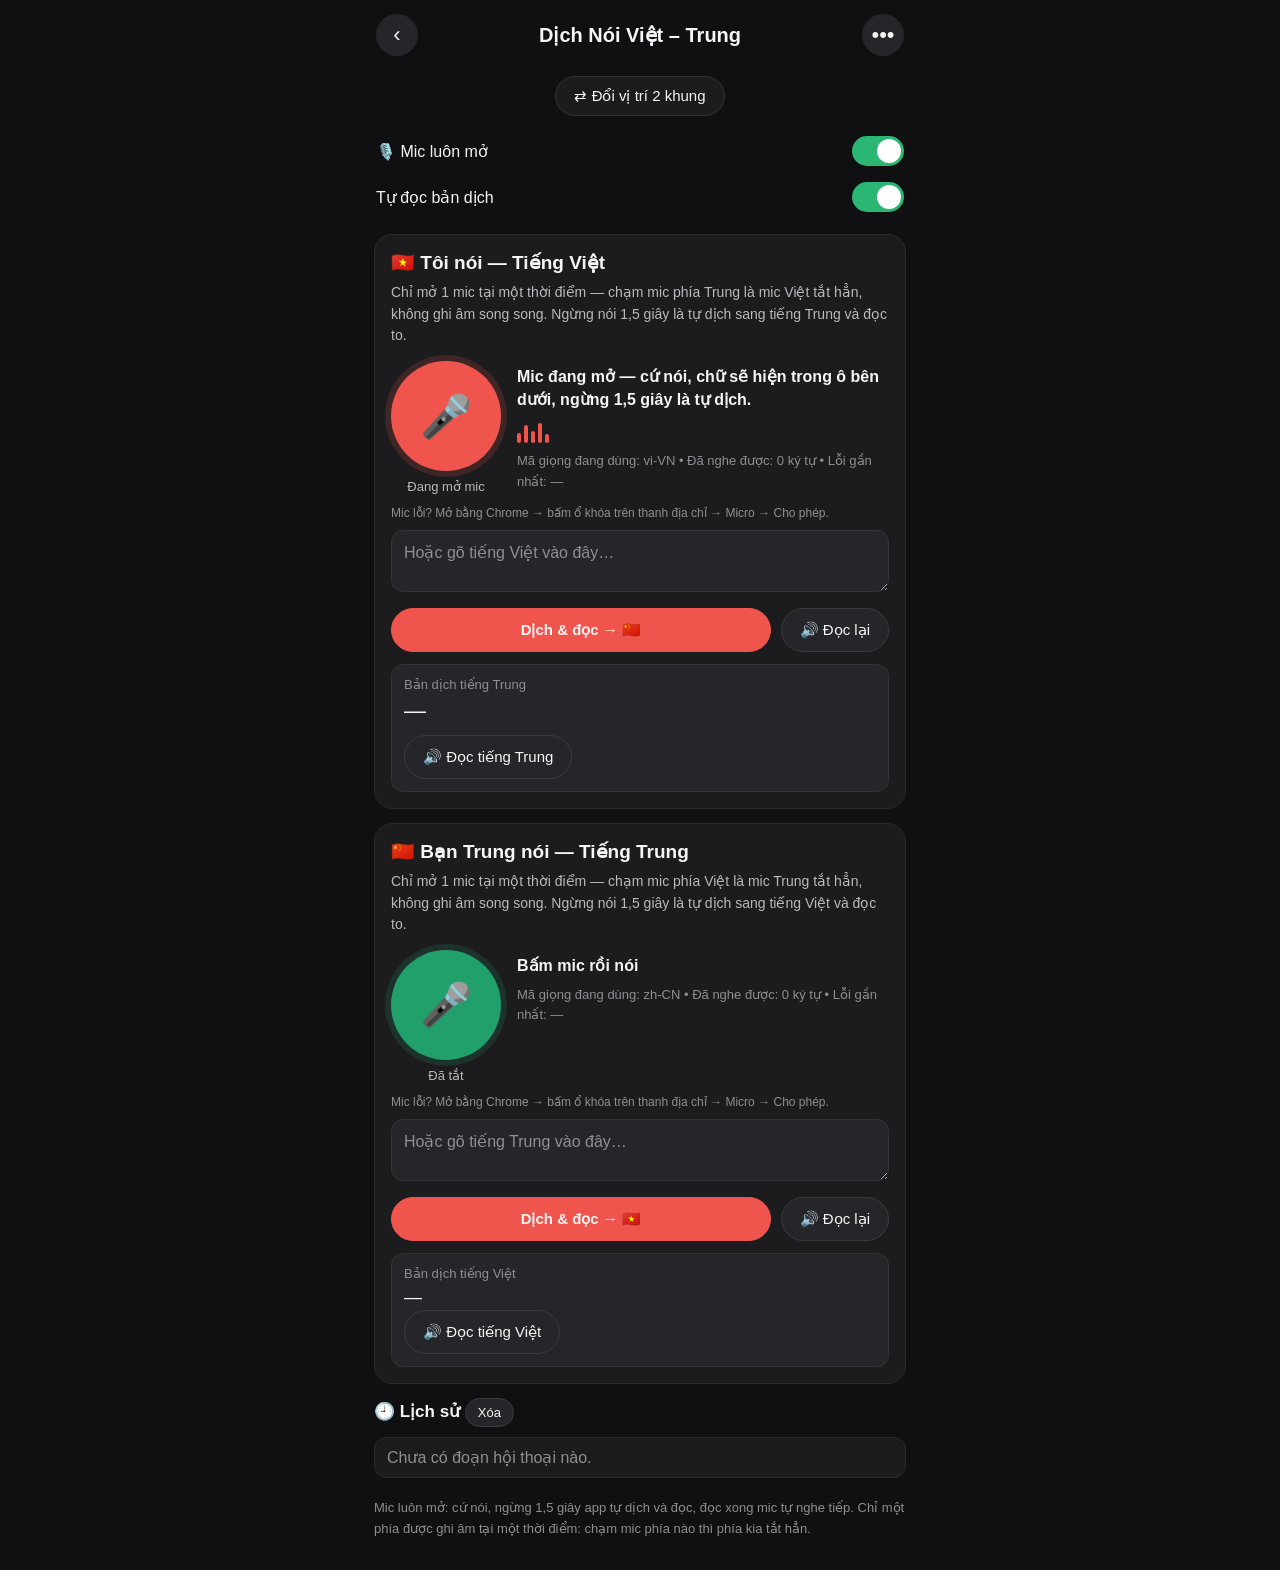
==== commit a7126feb: "Dark UI like the Muse space version: header, switch toggles, big mic buttons with tag, waveform and " ====
--- a/index.html
+++ b/index.html
@@ -5,72 +5,99 @@
 <meta name="viewport" content="width=device-width, initial-scale=1, viewport-fit=cover">
 <title>Dịch Nói Việt – Trung</title>
 <link rel="manifest" href="manifest.json">
-<meta name="theme-color" content="#c62828">
+<meta name="theme-color" content="#101012">
 <meta name="description" content="Ghi âm, dịch và đọc to tiếng Việt – tiếng Trung, hai chiều.">
 <link rel="stylesheet" href="styles.css">
 </head>
 <body>
-<header>
-  <h1>🎙️ Dịch Nói Việt – Trung</h1>
-  <div class="topbar">
-    <button id="swapBtn" class="btn small">⇄ Đổi vị trí 2 khung</button>
-    <label class="autospeak"><input type="checkbox" id="alwaysOnMic" checked> Mic luôn mở</label>
-    <label class="autospeak"><input type="checkbox" id="autoSpeak" checked> Tự đọc bản dịch</label>
+<header class="app-header">
+  <button id="backBtn" class="icon-btn" aria-label="Quay lại">‹</button>
+  <h1>Dịch Nói Việt – Trung</h1>
+  <button id="menuBtn" class="icon-btn" aria-label="Thêm">•••</button>
+</header>
+
+<main>
+  <button id="swapBtn" class="swap-btn">⇄ Đổi vị trí 2 khung</button>
+
+  <div class="toggles">
+    <label class="switch-row"><span>🎙️ Mic luôn mở</span><span class="switch"><input type="checkbox" id="alwaysOnMic" checked><span class="slider"></span></span></label>
+    <label class="switch-row"><span>Tự đọc bản dịch</span><span class="switch"><input type="checkbox" id="autoSpeak" checked><span class="slider"></span></span></label>
   </div>
+
   <p id="installHint" class="hint" hidden>📲 Muốn dùng như app: bấm menu Chrome (⋮) → “Thêm vào Màn hình chính”.</p>
   <p id="insecureWarn" class="warn" hidden>⚠️ Bạn đang mở file đã tải về, không phải link web — micro sẽ không chạy. Hãy mở bằng link https trong Chrome.</p>
-</header>
 
-<main id="panels">
-  <section class="panel" id="panel-vi">
-    <h2>🇻🇳 Tôi nói — Tiếng Việt</h2>
-    <div class="mic-row">
-      <button class="mic" id="micVi" aria-label="Ghi âm tiếng Việt">🎤</button>
-      <div class="mic-status" id="statusVi">Bấm mic rồi nói</div>
-    </div>
-    <p class="mic-tip">Mic lỗi? Mở bằng Chrome → bấm ổ khóa trên thanh địa chỉ → Micro → Cho phép.</p>
-    <textarea id="textVi" rows="2" placeholder="Hoặc gõ tiếng Việt vào đây…"></textarea>
-    <div class="actions">
-      <button id="goVi" class="btn primary">Dịch &amp; đọc → 🇨🇳</button>
-      <button id="speakVi" class="btn">🔊 Đọc lại</button>
-    </div>
-    <div class="result">
-      <div class="label">Bản dịch tiếng Trung</div>
-      <div class="zh" id="zhOut">—</div>
-      <div class="pinyin" id="pinyinOut"></div>
-      <button id="speakZh" class="btn">🔊 Đọc tiếng Trung</button>
-    </div>
+  <div id="panels">
+    <section class="panel" id="panel-vi">
+      <h2>🇻🇳 Tôi nói — Tiếng Việt</h2>
+      <p class="panel-desc">Chỉ mở 1 mic tại một thời điểm — chạm mic phía Trung là mic Việt tắt hẳn, không ghi âm song song. Ngừng nói 1,5 giây là tự dịch sang tiếng Trung và đọc to.</p>
+      <div class="mic-zone">
+        <div class="mic-col">
+          <button class="mic mic-vi" id="micVi" aria-label="Ghi âm tiếng Việt">🎤</button>
+          <div class="mic-tag" id="micTagVi">Đã tắt</div>
+        </div>
+        <div class="mic-info">
+          <div class="mic-status" id="statusVi">Bấm mic rồi nói</div>
+          <div class="wave" id="waveVi" aria-hidden="true"><i></i><i></i><i></i><i></i><i></i></div>
+          <div class="diag" id="diagVi">Mã giọng đang dùng: vi-VN • Đã nghe được: 0 ký tự • Lỗi gần nhất: —</div>
+        </div>
+      </div>
+      <p class="mic-tip">Mic lỗi? Mở bằng Chrome → bấm ổ khóa trên thanh địa chỉ → Micro → Cho phép.</p>
+      <textarea id="textVi" rows="2" placeholder="Hoặc gõ tiếng Việt vào đây…"></textarea>
+      <div class="actions">
+        <button id="goVi" class="btn primary">Dịch &amp; đọc → 🇨🇳</button>
+        <button id="speakVi" class="btn">🔊 Đọc lại</button>
+      </div>
+      <div class="result">
+        <div class="label">Bản dịch tiếng Trung</div>
+        <div class="zh" id="zhOut">—</div>
+        <div class="pinyin" id="pinyinOut"></div>
+        <button id="speakZh" class="btn">🔊 Đọc tiếng Trung</button>
+      </div>
+    </section>
+
+    <section class="panel" id="panel-zh">
+      <h2>🇨🇳 Bạn Trung nói — Tiếng Trung</h2>
+      <p class="panel-desc">Chỉ mở 1 mic tại một thời điểm — chạm mic phía Việt là mic Trung tắt hẳn, không ghi âm song song. Ngừng nói 1,5 giây là tự dịch sang tiếng Việt và đọc to.</p>
+      <div class="mic-zone">
+        <div class="mic-col">
+          <button class="mic mic-zh" id="micZh" aria-label="Ghi âm tiếng Trung">🎤</button>
+          <div class="mic-tag" id="micTagZh">Đã tắt</div>
+        </div>
+        <div class="mic-info">
+          <div class="mic-status" id="statusZh">Bấm mic rồi nói</div>
+          <div class="wave wave-zh" id="waveZh" aria-hidden="true"><i></i><i></i><i></i><i></i><i></i></div>
+          <div class="diag" id="diagZh">Mã giọng đang dùng: zh-CN • Đã nghe được: 0 ký tự • Lỗi gần nhất: —</div>
+        </div>
+      </div>
+      <p class="mic-tip">Mic lỗi? Mở bằng Chrome → bấm ổ khóa trên thanh địa chỉ → Micro → Cho phép.</p>
+      <textarea id="textZh" rows="2" placeholder="Hoặc gõ tiếng Trung vào đây…"></textarea>
+      <div class="actions">
+        <button id="goZh" class="btn primary">Dịch &amp; đọc → 🇻🇳</button>
+        <button id="speakZh2" class="btn">🔊 Đọc lại</button>
+      </div>
+      <div class="result">
+        <div class="label">Bản dịch tiếng Việt</div>
+        <div class="vi" id="viOut">—</div>
+        <button id="speakVi2" class="btn">🔊 Đọc tiếng Việt</button>
+      </div>
+    </section>
+  </div>
+
+  <section class="history">
+    <h2>🕘 Lịch sử <button id="clearHist" class="btn small">Xóa</button></h2>
+    <ul id="histList"></ul>
   </section>
 
-  <section class="panel" id="panel-zh">
-    <h2>🇨🇳 Bạn Trung nói — Tiếng Trung</h2>
-    <div class="mic-row">
-      <button class="mic" id="micZh" aria-label="Ghi âm tiếng Trung">🎤</button>
-      <div class="mic-status" id="statusZh">Bấm mic rồi nói</div>
-    </div>
-    <p class="mic-tip">Mic lỗi? Mở bằng Chrome → bấm ổ khóa trên thanh địa chỉ → Micro → Cho phép.</p>
-    <textarea id="textZh" rows="2" placeholder="Hoặc gõ tiếng Trung vào đây…"></textarea>
-    <div class="actions">
-      <button id="goZh" class="btn primary">Dịch &amp; đọc → 🇻🇳</button>
-      <button id="speakZh2" class="btn">🔊 Đọc lại</button>
-    </div>
-    <div class="result">
-      <div class="label">Bản dịch tiếng Việt</div>
-      <div class="vi" id="viOut">—</div>
-      <button id="speakVi2" class="btn">🔊 Đọc tiếng Việt</button>
-    </div>
-  </section>
+  <p class="foot-note">Mic luôn mở: cứ nói, ngừng 1,5 giây app tự dịch và đọc, đọc xong mic tự nghe tiếp. Chỉ một phía được ghi âm tại một thời điểm: chạm mic phía nào thì phía kia tắt hẳn.</p>
 </main>
-
-<section class="history">
-  <h2>🕘 Lịch sử <button id="clearHist" class="btn small">Xóa</button></h2>
-  <ul id="histList"></ul>
-</section>
 
 <script src="app.js"></script>
 <script>
 if ('serviceWorker' in navigator) { navigator.serviceWorker.register('sw.js').catch(function(){}); }
 window.addEventListener('beforeinstallprompt', function(){ document.getElementById('installHint').hidden = false; });
+document.getElementById('backBtn').onclick = function(){ history.back(); };
+document.getElementById('menuBtn').onclick = function(){ var h = document.getElementById('installHint'); h.hidden = !h.hidden; };
 </script>
 </body>
 </html>
--- a/styles.css
+++ b/styles.css
@@ -1,36 +1,62 @@
 * { box-sizing: border-box; }
-body { margin: 0; font-family: -apple-system, "Segoe UI", Roboto, Arial, sans-serif; background: #f6f2ee; color: #222; }
-header { background: linear-gradient(135deg, #c62828, #e65100); color: #fff; padding: 18px 16px 14px; }
-header h1 { margin: 0; font-size: 22px; }
-header .sub { margin: 4px 0 10px; opacity: .92; font-size: 14px; }
-.topbar { display: flex; gap: 12px; align-items: center; flex-wrap: wrap; }
-.autospeak { font-size: 14px; }
-.hint { background: rgba(255,255,255,.18); border-radius: 8px; padding: 8px 10px; font-size: 13px; margin: 10px 0 0; }
-.warn { background: #fff3cd; border: 1px solid #e6c200; color: #7a5b00; border-radius: 8px; padding: 8px 10px; font-size: 13px; margin: 10px 0 0; }
-main, .phrases, .history { max-width: 560px; margin: 0 auto; padding: 12px 14px 0; }
-.panel { background: #fff; border-radius: 14px; padding: 14px; margin-bottom: 14px; box-shadow: 0 1px 4px rgba(0,0,0,.08); }
-.panel h2 { margin: 0 0 10px; font-size: 17px; }
-.mic-row { display: flex; align-items: center; gap: 12px; margin-bottom: 10px; }
-.mic { width: 64px; height: 64px; border-radius: 50%; border: none; font-size: 28px; background: #c62828; color: #fff; cursor: pointer; flex-shrink: 0; box-shadow: 0 2px 8px rgba(198,40,40,.4); }
-.mic:active { transform: scale(.94); }
-.mic.listening { background: #2e7d32; animation: pulse 1.2s infinite; }
-@keyframes pulse { 0% { box-shadow: 0 0 0 0 rgba(46,125,50,.5); } 70% { box-shadow: 0 0 0 14px rgba(46,125,50,0); } 100% { box-shadow: 0 0 0 0 rgba(46,125,50,0); } }
-.mic-status { font-size: 14px; color: #555; }
-.mic-tip { font-size: 12px; color: #888; margin: 0 0 10px; }
-textarea { width: 100%; border: 1px solid #ddd; border-radius: 10px; padding: 10px; font-size: 16px; resize: vertical; font-family: inherit; }
-.actions { display: flex; gap: 8px; margin: 10px 0; flex-wrap: wrap; }
-.btn { border: 1px solid #ccc; background: #fff; border-radius: 10px; padding: 10px 14px; font-size: 15px; cursor: pointer; }
-.btn.primary { background: #c62828; color: #fff; border-color: #c62828; font-weight: 600; }
-.btn.small { padding: 6px 10px; font-size: 13px; }
-.result { background: #fff8f0; border: 1px dashed #e0a080; border-radius: 10px; padding: 10px; }
-.result .label { font-size: 13px; color: #888; margin-bottom: 4px; }
+body { margin: 0; font-family: -apple-system, "Segoe UI", Roboto, Arial, sans-serif; background: #101012; color: #f5f5f5; }
+.app-header { display: flex; align-items: center; justify-content: space-between; gap: 10px; max-width: 560px; margin: 0 auto; padding: 14px 16px 4px; }
+.app-header h1 { margin: 0; font-size: 20px; font-weight: 700; text-align: center; flex: 1; }
+.icon-btn { width: 42px; height: 42px; border-radius: 50%; border: none; background: #26262a; color: #f5f5f5; font-size: 22px; line-height: 1; cursor: pointer; flex-shrink: 0; }
+main { max-width: 560px; margin: 0 auto; padding: 8px 14px 30px; }
+.swap-btn { display: block; margin: 8px auto 12px; background: #1c1c1f; color: #f5f5f5; border: 1px solid #333338; border-radius: 999px; padding: 10px 18px; font-size: 15px; cursor: pointer; }
+.toggles { margin-bottom: 4px; }
+.switch-row { display: flex; align-items: center; justify-content: space-between; padding: 8px 2px; font-size: 16px; cursor: pointer; }
+.switch { position: relative; display: inline-block; width: 52px; height: 30px; flex-shrink: 0; }
+.switch input { opacity: 0; width: 0; height: 0; }
+.slider { position: absolute; inset: 0; background: #3a3a3f; border-radius: 999px; transition: .2s; }
+.slider:before { content: ""; position: absolute; width: 24px; height: 24px; left: 3px; top: 3px; background: #fff; border-radius: 50%; transition: .2s; }
+.switch input:checked + .slider { background: #2bb673; }
+.switch input:checked + .slider:before { transform: translateX(22px); }
+.hint { background: #26262a; border: 1px solid #333338; border-radius: 10px; padding: 8px 10px; font-size: 13px; margin: 10px 0 0; color: #d7d7db; }
+.warn { background: #3a2f00; border: 1px solid #8a6d00; color: #ffe08a; border-radius: 10px; padding: 8px 10px; font-size: 13px; margin: 10px 0 0; }
+.panel { background: #1c1c1f; border: 1px solid #2a2a2e; border-radius: 18px; padding: 16px; margin: 14px 0; }
+.panel h2 { margin: 0 0 8px; font-size: 19px; }
+.panel-desc { color: #b9b9be; font-size: 14px; line-height: 1.55; margin: 0 0 14px; }
+.mic-zone { display: flex; gap: 16px; align-items: flex-start; }
+.mic-col { display: flex; flex-direction: column; align-items: center; gap: 8px; flex-shrink: 0; }
+.mic { width: 110px; height: 110px; border-radius: 50%; border: none; font-size: 42px; color: #fff; cursor: pointer; background: #f0554d; box-shadow: 0 0 0 6px rgba(240,85,77,.16); }
+.mic-zh { background: #22a06b; box-shadow: 0 0 0 6px rgba(34,160,107,.16); }
+.mic:active { transform: scale(.96); }
+.mic.listening { animation: pulseVi 1.4s infinite; }
+.mic-zh.listening { animation: pulseZh 1.4s infinite; }
+@keyframes pulseVi { 0% { box-shadow: 0 0 0 6px rgba(240,85,77,.28); } 70% { box-shadow: 0 0 0 20px rgba(240,85,77,0); } 100% { box-shadow: 0 0 0 6px rgba(240,85,77,0); } }
+@keyframes pulseZh { 0% { box-shadow: 0 0 0 6px rgba(34,160,107,.28); } 70% { box-shadow: 0 0 0 20px rgba(34,160,107,0); } 100% { box-shadow: 0 0 0 6px rgba(34,160,107,0); } }
+.mic-tag { font-size: 13px; color: #b9b9be; }
+.mic-info { flex: 1; min-width: 0; padding-top: 4px; }
+.mic-status { font-size: 16px; font-weight: 700; line-height: 1.45; }
+.wave { display: none; gap: 3px; align-items: flex-end; height: 22px; margin: 10px 0 2px; }
+.wave.on { display: flex; }
+.wave i { width: 4px; border-radius: 2px; background: #f0554d; animation: wv .9s ease-in-out infinite; }
+.wave-zh i { background: #22a06b; }
+.wave i:nth-child(1) { height: 10px; animation-delay: 0s; }
+.wave i:nth-child(2) { height: 18px; animation-delay: .15s; }
+.wave i:nth-child(3) { height: 12px; animation-delay: .3s; }
+.wave i:nth-child(4) { height: 20px; animation-delay: .45s; }
+.wave i:nth-child(5) { height: 9px; animation-delay: .6s; }
+@keyframes wv { 0%, 100% { transform: scaleY(.4); } 50% { transform: scaleY(1); } }
+.diag { font-size: 13px; color: #8e8e93; line-height: 1.55; margin-top: 8px; }
+.mic-tip { font-size: 12px; color: #8e8e93; margin: 12px 0 10px; }
+textarea { width: 100%; background: #26262a; border: 1px solid #333338; color: #f5f5f5; border-radius: 12px; padding: 12px; font-size: 16px; resize: vertical; font-family: inherit; }
+textarea::placeholder { color: #8e8e93; }
+.actions { display: flex; gap: 10px; margin: 12px 0; }
+.btn { border: 1px solid #3a3a3f; background: #26262a; color: #f5f5f5; border-radius: 999px; padding: 12px 18px; font-size: 15px; cursor: pointer; }
+.btn.primary { background: #f0554d; border-color: #f0554d; font-weight: 700; flex: 1; }
+.btn.small { padding: 6px 12px; font-size: 13px; }
+.result { background: #26262a; border: 1px solid #333338; border-radius: 12px; padding: 12px; }
+.result .label { font-size: 13px; color: #8e8e93; margin-bottom: 4px; }
 .zh { font-size: 22px; line-height: 1.4; }
 .vi { font-size: 18px; line-height: 1.4; }
-.pinyin { font-size: 14px; color: #888; margin: 4px 0 8px; font-style: italic; }
+.pinyin { font-size: 14px; color: #8e8e93; margin: 4px 0 8px; font-style: italic; }
 .history h2 { font-size: 17px; margin: 4px 0 10px; }
 .history ul { list-style: none; padding: 0; margin: 0 0 20px; }
-.history li { background: #fff; border-radius: 10px; padding: 10px; margin-bottom: 8px; cursor: pointer; box-shadow: 0 1px 3px rgba(0,0,0,.06); }
-.history .h-src { font-size: 14px; color: #555; }
+.history li { background: #1c1c1f; border: 1px solid #2a2a2e; border-radius: 12px; padding: 10px 12px; margin-bottom: 8px; cursor: pointer; }
+.history .h-src { font-size: 14px; color: #b9b9be; }
 .history .h-dst { font-size: 16px; font-weight: 600; }
-.history .empty { color: #999; cursor: default; }
-footer { max-width: 560px; margin: 0 auto; padding: 0 14px 30px; color: #888; font-size: 13px; text-align: center; }
+.history .empty { color: #8e8e93; cursor: default; }
+.foot-note { color: #8e8e93; font-size: 13px; line-height: 1.6; margin: 4px 0 0; }
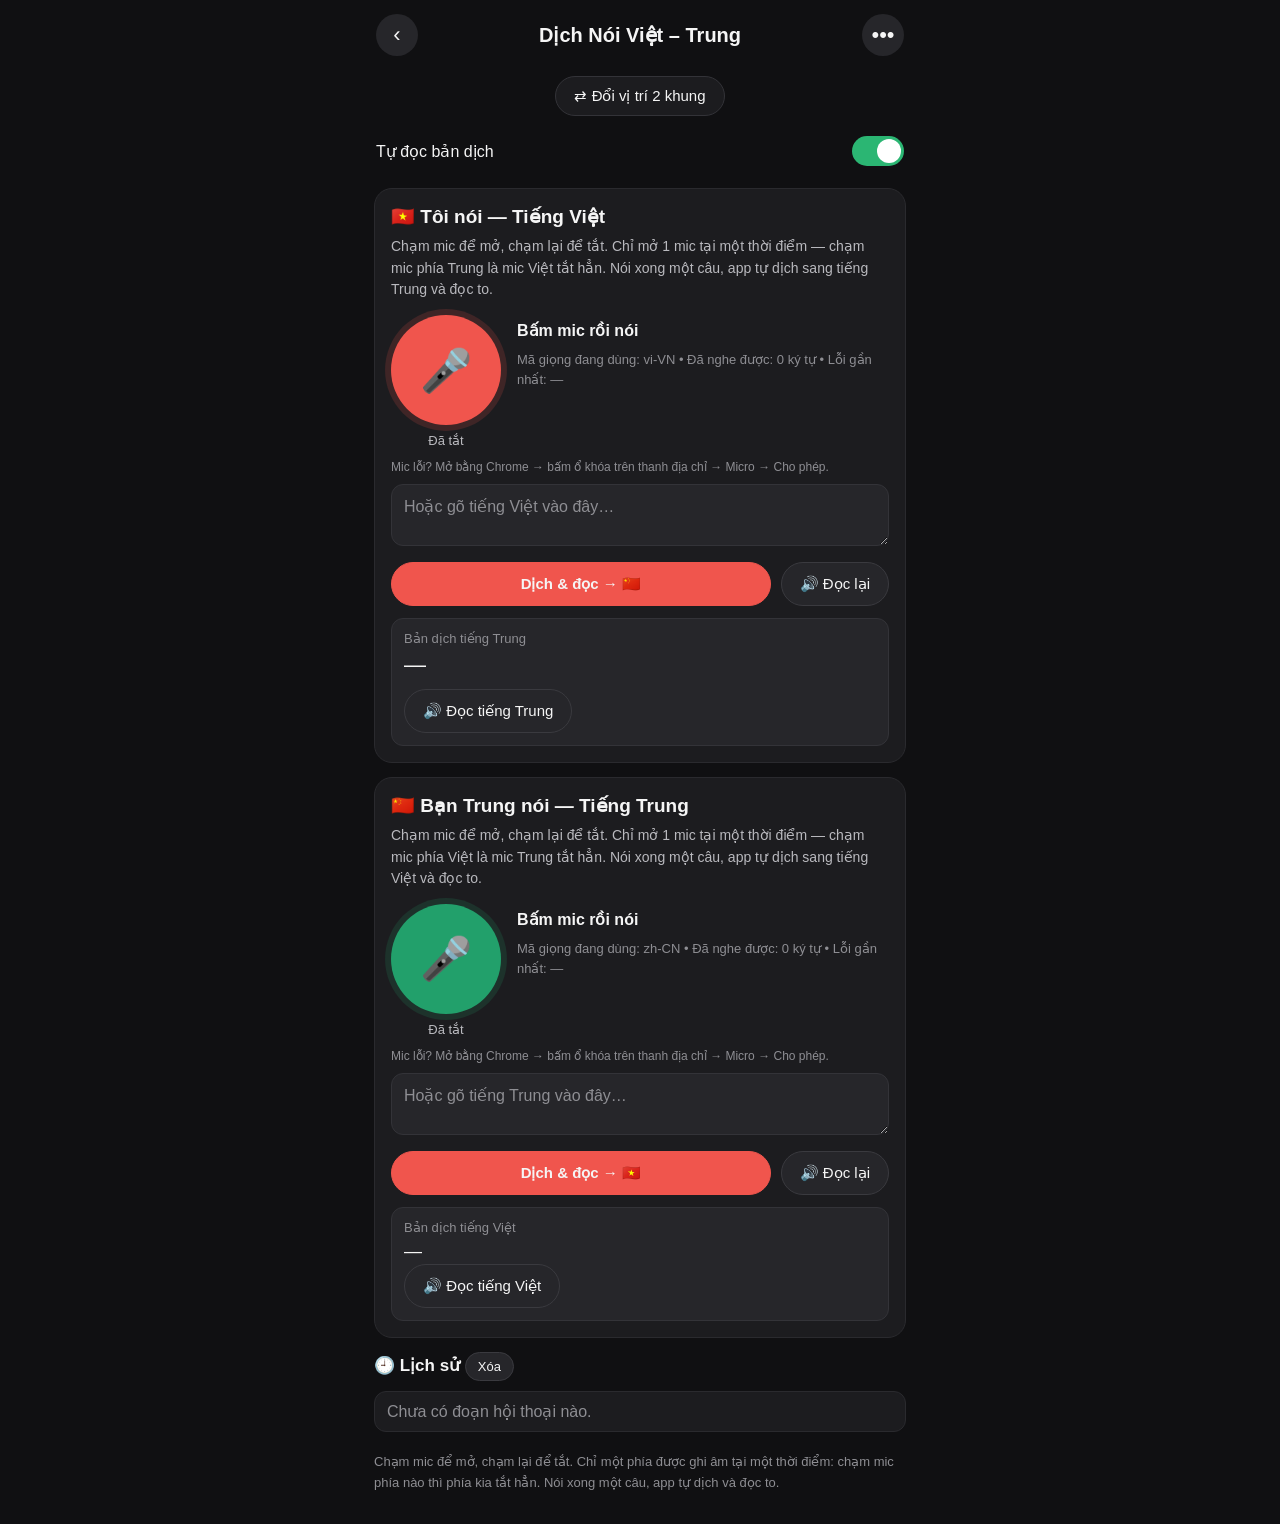
==== commit e74067cb: "Remove always-on mic: tap to toggle on/off; rebuild Chinese mic with attempts chain zh-CN, cmn-Hans-" ====
--- a/index.html
+++ b/index.html
@@ -20,7 +20,6 @@
   <button id="swapBtn" class="swap-btn">⇄ Đổi vị trí 2 khung</button>
 
   <div class="toggles">
-    <label class="switch-row"><span>🎙️ Mic luôn mở</span><span class="switch"><input type="checkbox" id="alwaysOnMic" checked><span class="slider"></span></span></label>
     <label class="switch-row"><span>Tự đọc bản dịch</span><span class="switch"><input type="checkbox" id="autoSpeak" checked><span class="slider"></span></span></label>
   </div>
 
@@ -30,7 +29,7 @@
   <div id="panels">
     <section class="panel" id="panel-vi">
       <h2>🇻🇳 Tôi nói — Tiếng Việt</h2>
-      <p class="panel-desc">Chỉ mở 1 mic tại một thời điểm — chạm mic phía Trung là mic Việt tắt hẳn, không ghi âm song song. Ngừng nói 1,5 giây là tự dịch sang tiếng Trung và đọc to.</p>
+      <p class="panel-desc">Chạm mic để mở, chạm lại để tắt. Chỉ mở 1 mic tại một thời điểm — chạm mic phía Trung là mic Việt tắt hẳn. Nói xong một câu, app tự dịch sang tiếng Trung và đọc to.</p>
       <div class="mic-zone">
         <div class="mic-col">
           <button class="mic mic-vi" id="micVi" aria-label="Ghi âm tiếng Việt">🎤</button>
@@ -58,7 +57,7 @@
 
     <section class="panel" id="panel-zh">
       <h2>🇨🇳 Bạn Trung nói — Tiếng Trung</h2>
-      <p class="panel-desc">Chỉ mở 1 mic tại một thời điểm — chạm mic phía Việt là mic Trung tắt hẳn, không ghi âm song song. Ngừng nói 1,5 giây là tự dịch sang tiếng Việt và đọc to.</p>
+      <p class="panel-desc">Chạm mic để mở, chạm lại để tắt. Chỉ mở 1 mic tại một thời điểm — chạm mic phía Việt là mic Trung tắt hẳn. Nói xong một câu, app tự dịch sang tiếng Việt và đọc to.</p>
       <div class="mic-zone">
         <div class="mic-col">
           <button class="mic mic-zh" id="micZh" aria-label="Ghi âm tiếng Trung">🎤</button>
@@ -89,7 +88,7 @@
     <ul id="histList"></ul>
   </section>
 
-  <p class="foot-note">Mic luôn mở: cứ nói, ngừng 1,5 giây app tự dịch và đọc, đọc xong mic tự nghe tiếp. Chỉ một phía được ghi âm tại một thời điểm: chạm mic phía nào thì phía kia tắt hẳn.</p>
+  <p class="foot-note">Chạm mic để mở, chạm lại để tắt. Chỉ một phía được ghi âm tại một thời điểm: chạm mic phía nào thì phía kia tắt hẳn. Nói xong một câu, app tự dịch và đọc to.</p>
 </main>
 
 <script src="app.js"></script>
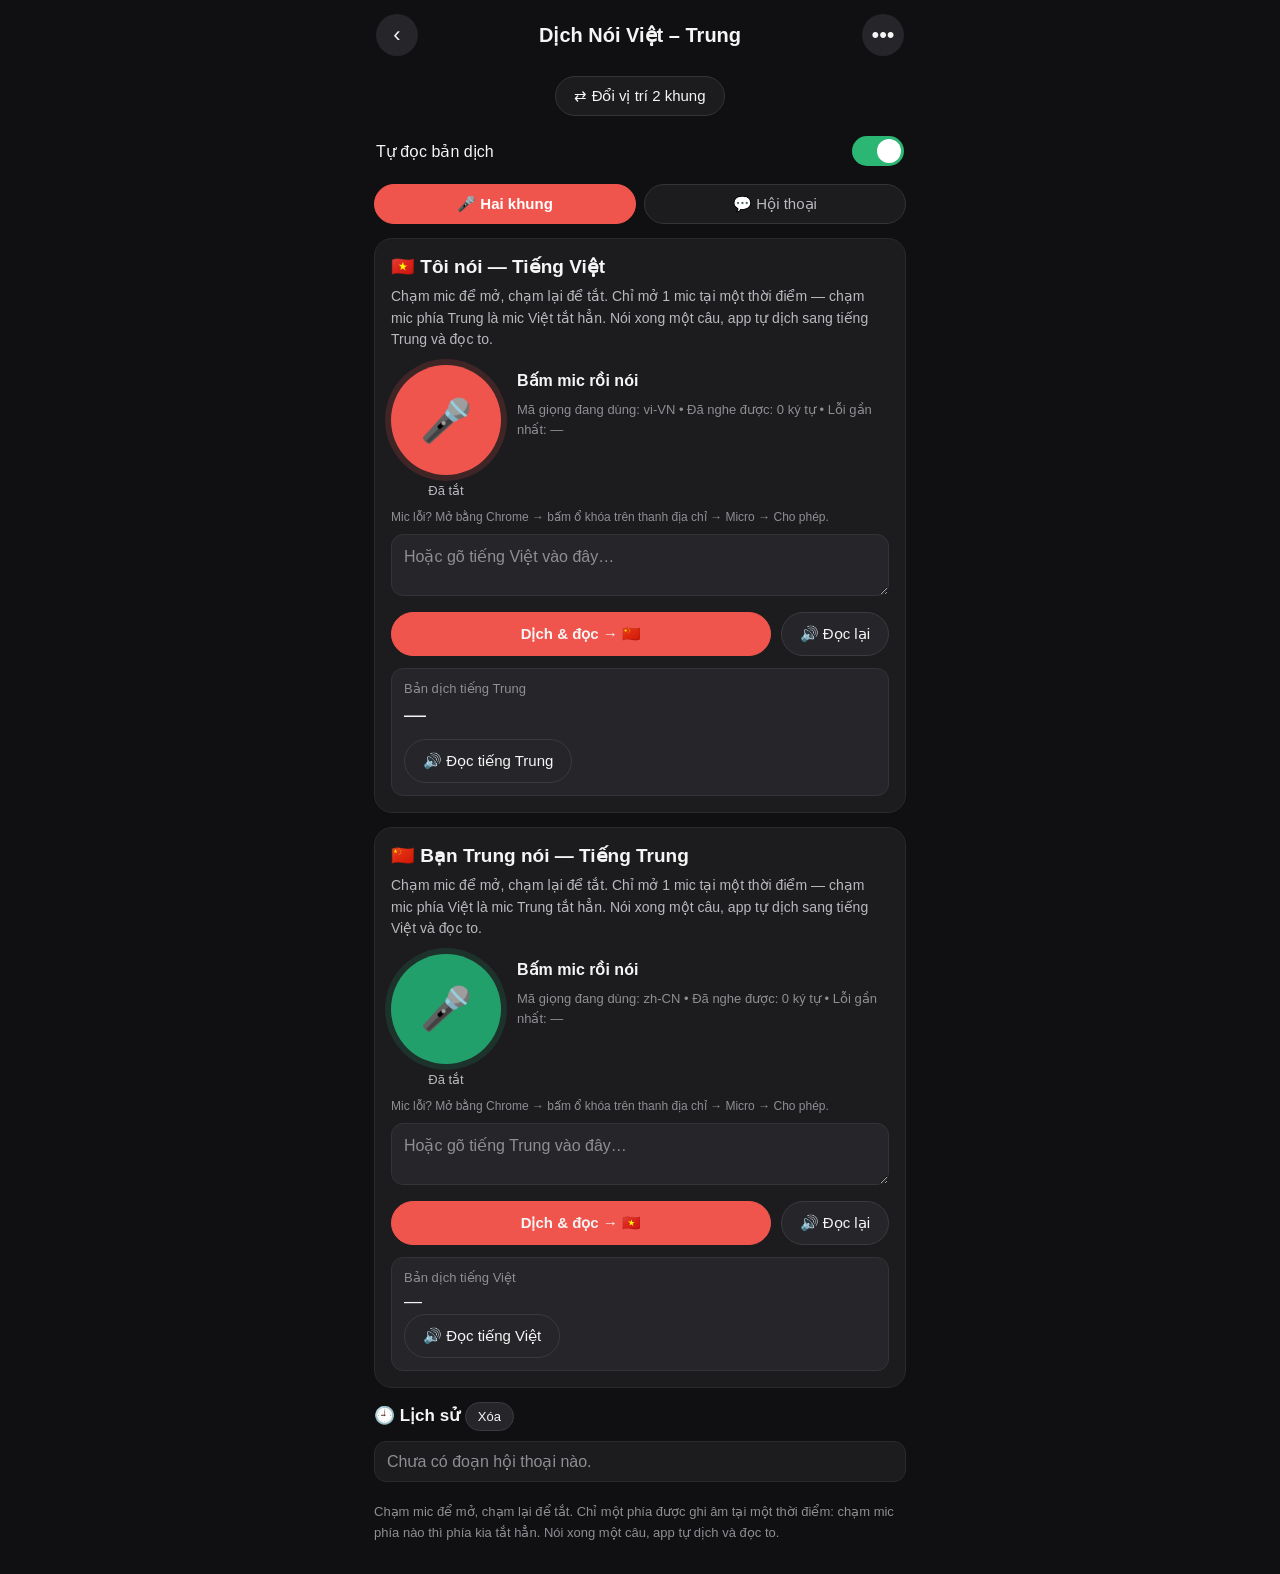
==== commit fa826183: "Add conversation mode: auto language detection, hands-free two-way translation" ====
--- a/index.html
+++ b/index.html
@@ -25,6 +25,28 @@
 
   <p id="installHint" class="hint" hidden>📲 Muốn dùng như app: bấm menu Chrome (⋮) → “Thêm vào Màn hình chính”.</p>
   <p id="insecureWarn" class="warn" hidden>⚠️ Bạn đang mở file đã tải về, không phải link web — micro sẽ không chạy. Hãy mở bằng link https trong Chrome.</p>
+
+  <div class="mode-switch">
+    <button id="modePanelsBtn" class="mode-btn active">🎤 Hai khung</button>
+    <button id="modeConvBtn" class="mode-btn">💬 Hội thoại</button>
+  </div>
+
+  <section class="panel" id="convSection" hidden>
+    <h2>💬 Hội thoại tự động</h2>
+    <p class="panel-desc">Để điện thoại ở giữa hai người, bấm mic một lần rồi cứ nói chuyện tự nhiên. App tự nghe, tự nhận biết câu đó là tiếng Việt hay tiếng Trung, dịch rồi đọc to — không cần bấm gì thêm. Người này nói xong thì người kia nói tiếp.</p>
+    <div class="mic-zone">
+      <div class="mic-col">
+        <button class="mic mic-conv" id="convMic" aria-label="Bắt đầu hội thoại">🎤</button>
+        <div class="mic-tag" id="convMicTag">Đã tắt</div>
+      </div>
+      <div class="mic-info">
+        <div class="mic-status" id="convStatus">Bấm mic để bắt đầu hội thoại</div>
+        <div class="wave wave-conv" id="waveConv" aria-hidden="true"><i></i><i></i><i></i><i></i><i></i></div>
+        <div class="diag">App chỉ nghe được 1 thứ tiếng tại một thời điểm nên sẽ tự đổi qua lại giữa tiếng Việt và tiếng Trung sau mỗi câu. Nếu một câu bị nghe sót, nói lại câu đó giúp app.</div>
+      </div>
+    </div>
+    <ul class="conv-list" id="convList"></ul>
+  </section>
 
   <div id="panels">
     <section class="panel" id="panel-vi">
--- a/styles.css
+++ b/styles.css
@@ -60,3 +60,15 @@
 .history .h-dst { font-size: 16px; font-weight: 600; }
 .history .empty { color: #8e8e93; cursor: default; }
 .foot-note { color: #8e8e93; font-size: 13px; line-height: 1.6; margin: 4px 0 0; }
+.mode-switch { display: flex; gap: 8px; margin: 10px 0 4px; }
+.mode-btn { flex: 1; background: #1c1c1f; color: #b9b9be; border: 1px solid #333338; border-radius: 999px; padding: 10px 12px; font-size: 15px; cursor: pointer; }
+.mode-btn.active { background: #f0554d; border-color: #f0554d; color: #fff; font-weight: 700; }
+.mic-conv { background: #7c5cff; box-shadow: 0 0 0 6px rgba(124,92,255,.16); }
+.mic-conv.listening { animation: pulseConv 1.4s infinite; }
+@keyframes pulseConv { 0% { box-shadow: 0 0 0 6px rgba(124,92,255,.28); } 70% { box-shadow: 0 0 0 20px rgba(124,92,255,0); } 100% { box-shadow: 0 0 0 6px rgba(124,92,255,0); } }
+.wave-conv i { background: #7c5cff; }
+.conv-list { list-style: none; padding: 0; margin: 14px 0 0; }
+.conv-list li { background: #26262a; border: 1px solid #333338; border-radius: 12px; padding: 10px 12px; margin-bottom: 8px; }
+.conv-list .c-who { font-size: 13px; color: #8e8e93; margin-bottom: 2px; }
+.conv-list .c-src { font-size: 16px; }
+.conv-list .c-dst { font-size: 16px; font-weight: 600; color: #7dd8a8; }
